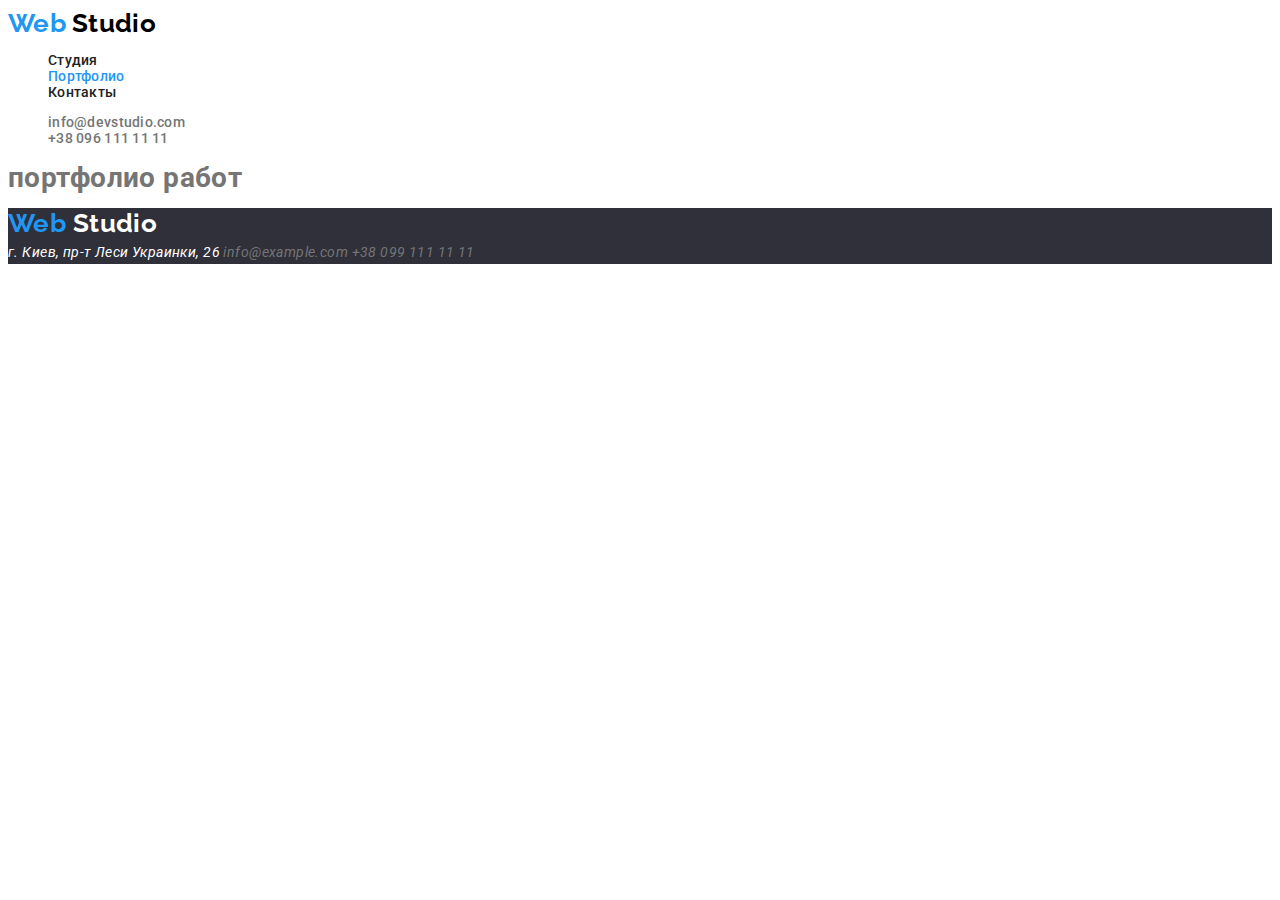
==== portfolio.html @ ee9accca "добавили стили" ====
<!DOCTYPE html>
<html lang="en">
<head>
    <meta charset="UTF-8">
    <meta http-equiv="X-UA-Compatible" content="IE=edge">
    <meta name="viewport" content="width=device-width, initial-scale=1.0">
    <title>Студия</title>
    <link rel="stylesheet" href="./css/style.css">
    <link rel="preconnect" href="https://fonts.googleapis.com">
    <link rel="preconnect" href="https://fonts.gstatic.com" crossorigin>
    <link
        href="https://fonts.googleapis.com/css2?family=Oleo+Script&family=Raleway:wght@700&family=Roboto:wght@400;500;700;900&display=swap"
        rel="stylesheet">
</head>
<body>
    <!-- шапка -->
    <header class="page-header">
        <nav>
            <a href="" class="logo-header"> <span class="first-part">Web</span> <span class="second-part">Studio</span> </a>
            <ul class="nav-list">
                <li> <a href="" class="link">Студия</a></li>
                <li> <a href="./portfolio.html" class="link current">Портфолио</a></li>
                <li> <a href="" class="link">Контакты</a></li>
            </ul>
        </nav>
        <ul class="auth-nav">
            <li><a href="" class="link">info@devstudio.com</a></li>
            <li><a href="" class="link">+38 096 111 11 11</a></li>
        </ul>
    </header>
    
    <main>
        <section>
            <h1>портфолио работ</h1>
            
        </section>


    </main>

<!-- футер -->
<footer class="footer">
    <a href="" class="logo-footer"> <span class="first-part">Web</span> <span class="second-part">Studio</span> </a>
    <address class="address">
        <span class="address-text"> г. Киев, пр-т Леси Украинки, 26</span>
        <a href="mailto:info@example.com" class="link">info@example.com</a>
        <a href="tel:+380991111111" class="link">+38 099 111 11 11</a>
    </address>
</footer>
</body>
</html>
---- css/style.css ----
:root {
  --heading-text-color: #212121;
  --primary-text-color: #757575;
  --accent-color: #2196f3;
  --color-for-colored-backgraund: #ffffff;
}

body {
  font-family: 'Roboto', 'Arial', sans-serif;
  font-style: normal;
  font-weight: normal;
  font-size: 14px;
  line-height: 24px;
  color: var(--primary-text-color);
  background-color: var(--color-for-colored-backgraund);
  letter-spacing: 0.03em;
}
a {
  text-decoration: none;
}
li {
  list-style-type: none;
}
h2,
h3 {
  color: var(--heading-text-color);
  font-weight: 700;
  font-size: 36px;
  line-height: 1.17;
  text-align: center;
}

/* стили шапки */

.logo-header,
.logo-footer {
  font-family: 'Raleway', 'Arial', sans-serif;
  font-style: normal;
  font-weight: bold;
  font-size: 26px;
  line-height: 1.2;
}

.logo-header .first-part {
  color: var(--accent-color);
}

.logo-header .second-part {
  color: #000000;
}

.page-header {
  font-weight: 500;
  font-size: 14px;
  line-height: 1.14;
  letter-spacing: 0.02em;
}
.nav-list .link:hover,
.nav-list .link:focus {
  color: var(--accent-color);
}
.nav-list .link {
  color: var(--heading-text-color);
}
.nav-list .link.current {
  color: var(--accent-color);
}
.auth-nav .link:hover,
.auth-nav .link:focus,
.auth-nav .link:active {
  color: var(--accent-color);
}
.auth-nav .link {
  color: var(--primary-text-color);
}

/* стили героя */

.text-hero {
  background-color: #2f303a;
  color: var(--color-for-colored-backgraund);
  font-weight: 900;
  font-size: 44px;
  line-height: 1.4;
  text-align: center;
  letter-spacing: 0.06em;
  text-transform: uppercase;
}
.btn {
  color: var(--color-for-colored-backgraund);
  background-color: var(--accent-color);
  font-family: inherit;
  font-style: normal;
  font-weight: 700;
  font-size: 16px;
  line-height: 1.9;
  display: flex;
  align-items: center;
  text-align: center;
  letter-spacing: 0.06em;
}
.btn:hover,
.btn:focus {
  color: #188ce8;
}

/* преимущества */
.benefits,
.work {
  background-color: #e5e5e5;
}
.benefits .item {
  font-weight: 700;
  font-size: 14px;
  line-height: 1.14;
  text-transform: uppercase;
}
/* чем мы занимаемся - work */

/* наша команда */
.team {
  background-color: #f5f4fa;
}
.worker-name {
  font-weight: 500;
  font-size: 16px;
  line-height: 1.2;
  text-align: center;
  color: var(--heading-text-color);
}
/* футер */
.footer {
  background-color: #2f303a;
}
.logo-footer .first-part {
  color: var(--accent-color);
}

.logo-footer .second-part {
  color: var(--color-for-colored-backgraund);
}
.address-text {
  color: var(--color-for-colored-backgraund);
}
.address .link {
  color: rgba (var(--color-for-colored-backgraund), 0, 6);
}
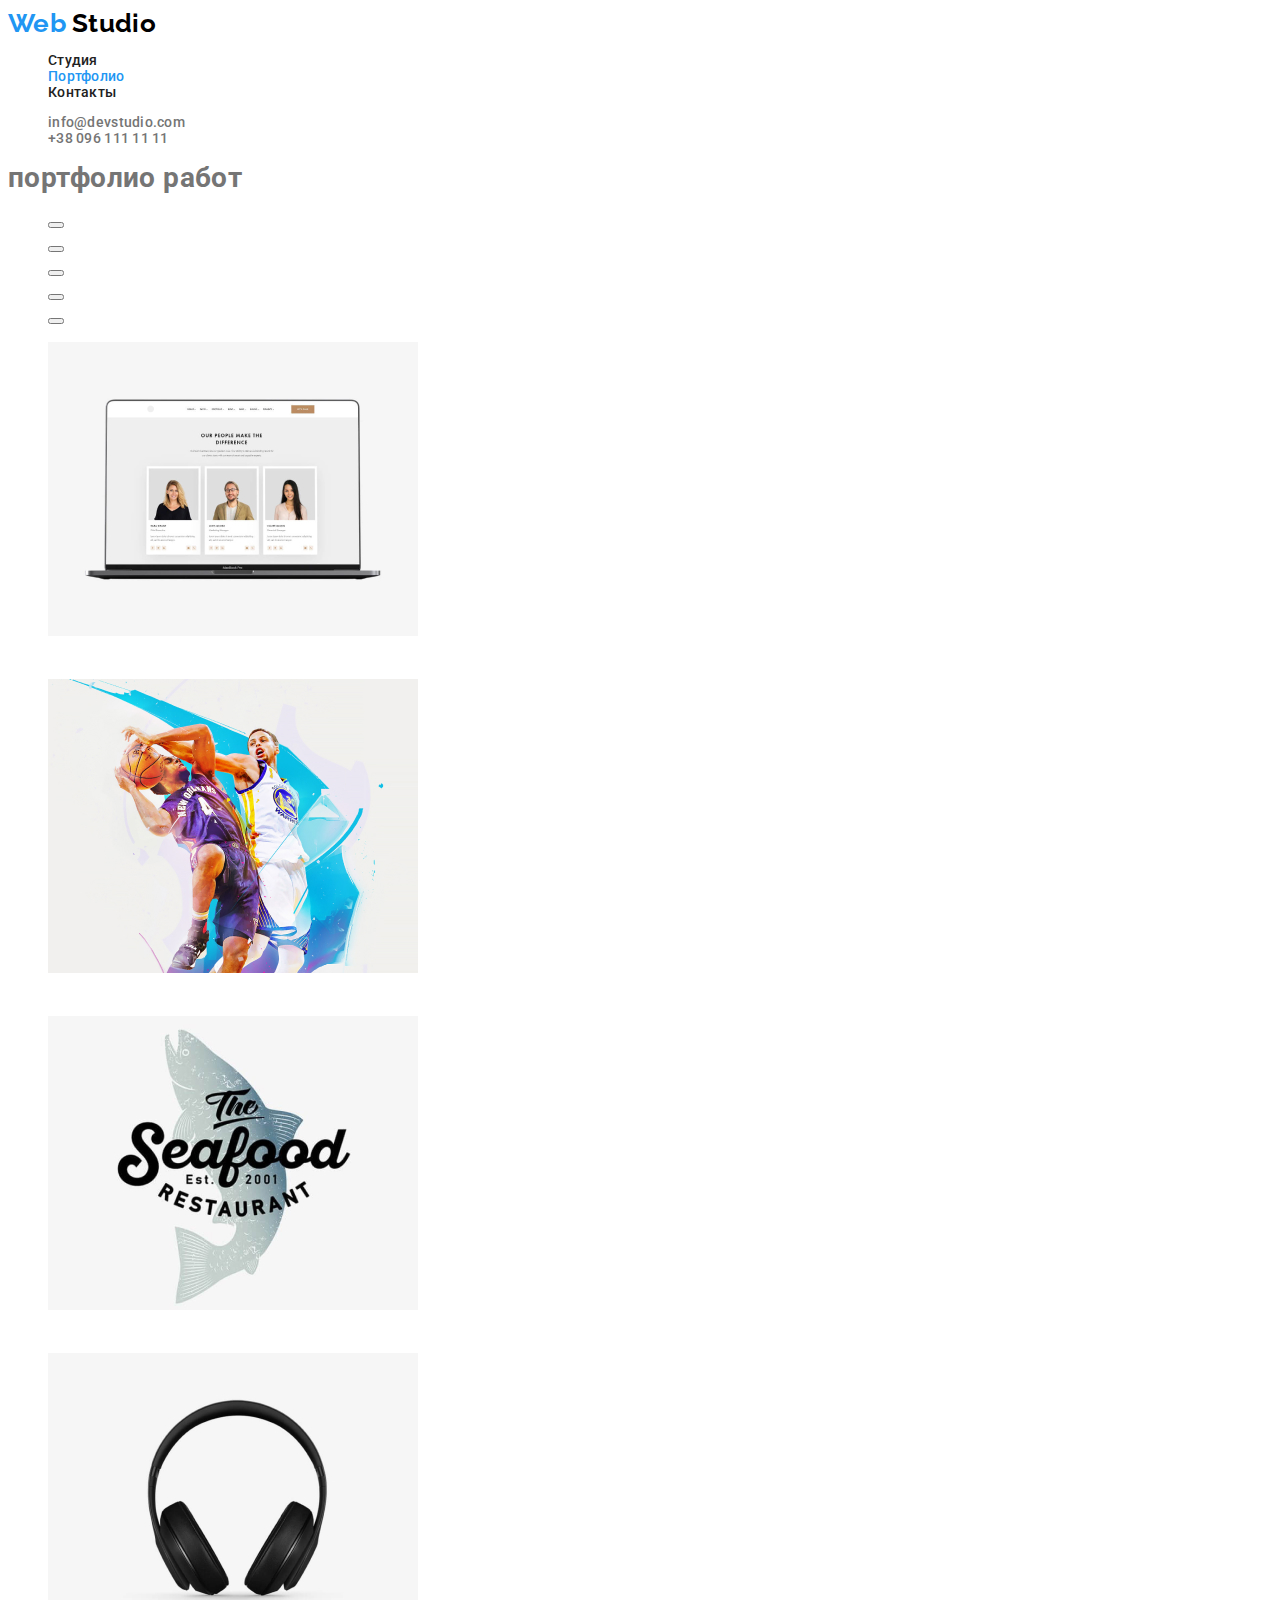
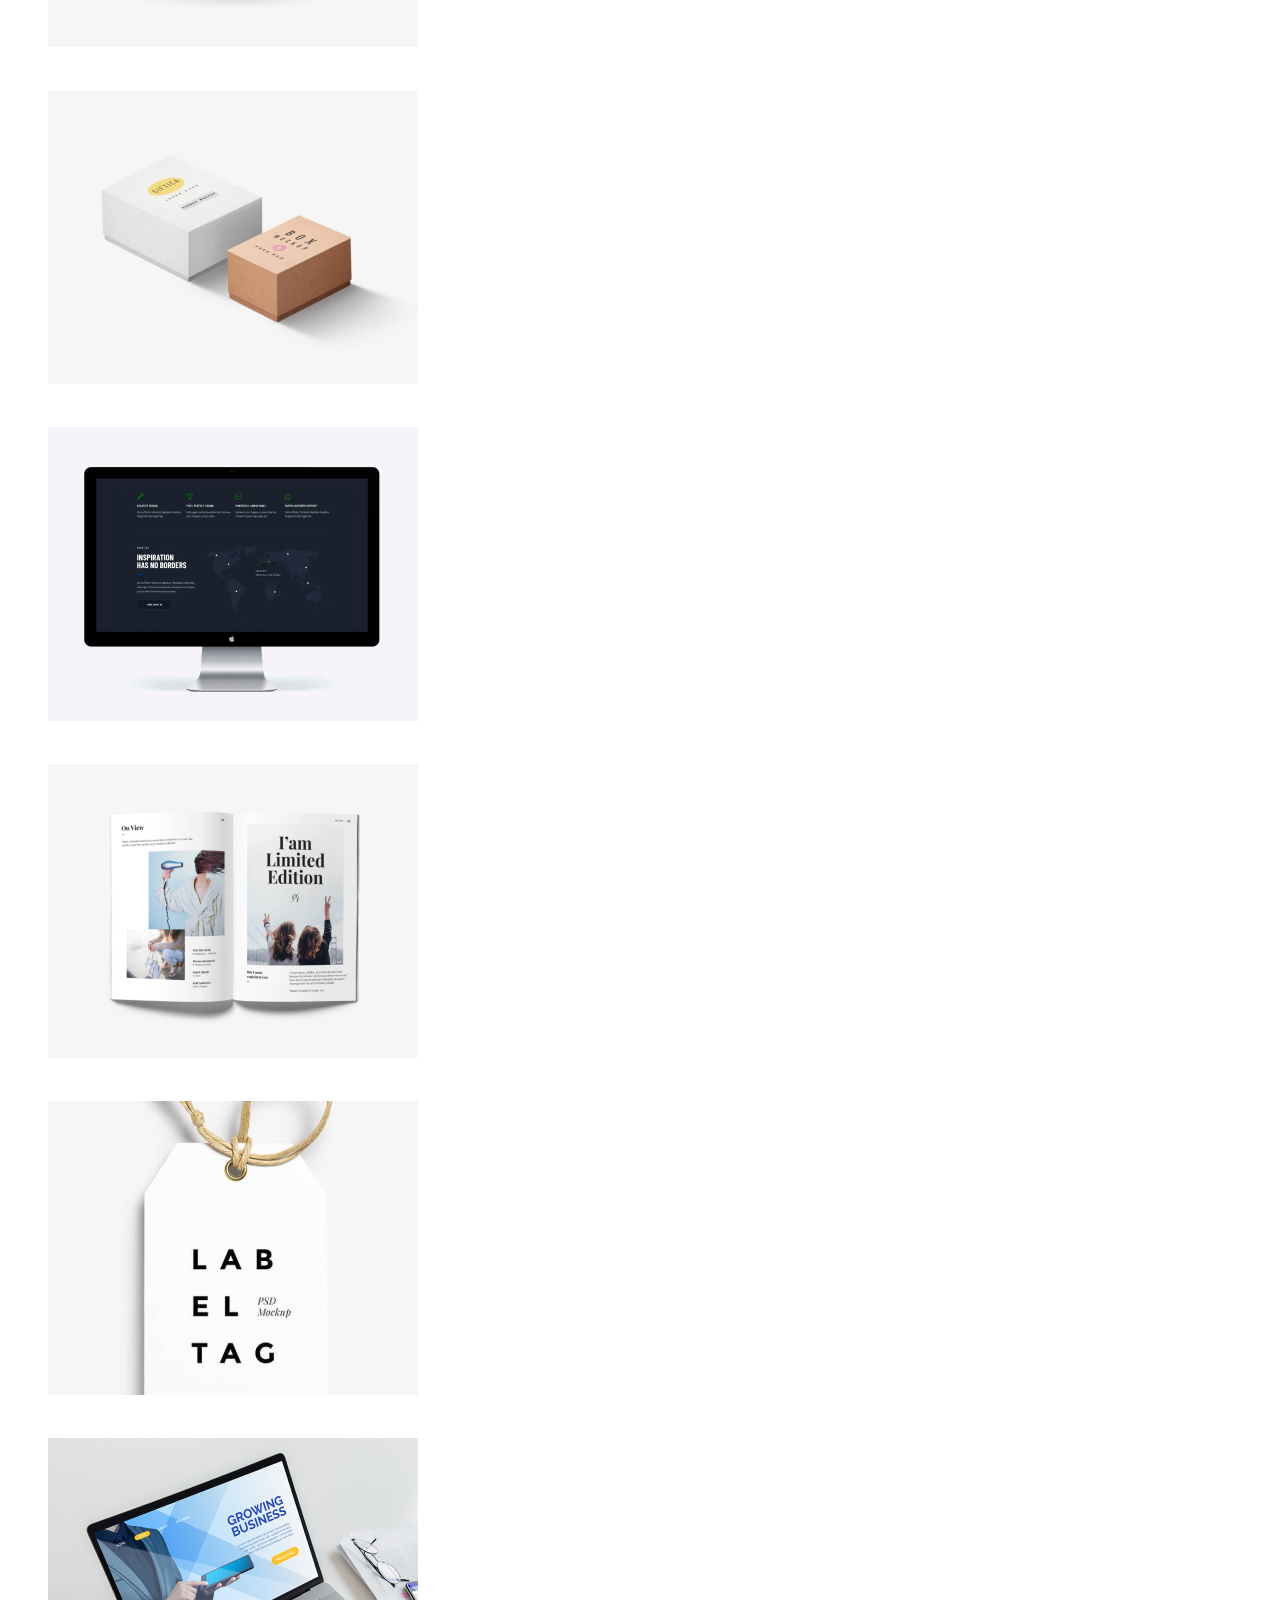
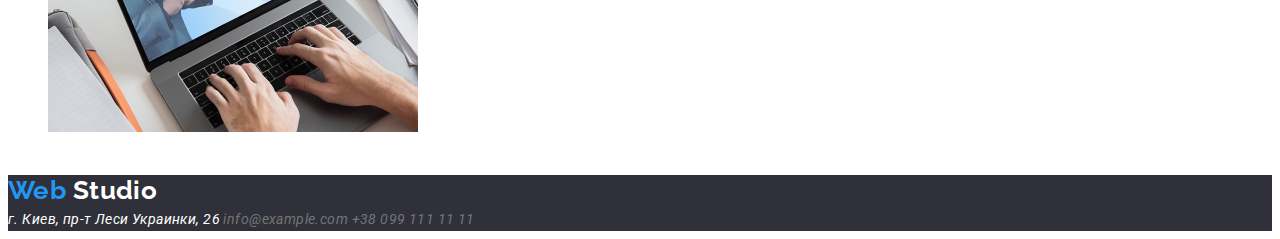
==== commit f142f453: "добавила новую стр с изображениями (доделать)" ====
--- a/portfolio.html
+++ b/portfolio.html
@@ -32,7 +32,87 @@
     <main>
         <section>
             <h1>портфолио работ</h1>
-            
+            <ul>
+                <li><button type="button"></button></li>
+                <li><button type="button"></button></li>
+                <li><button type="button"></button></li>
+                <li><button type="button"></button></li>
+                <li><button type="button"></button></li>
+            </ul>
+            <ul>
+                <li>
+                    <a href="">
+                        <img src="./images-portfolio/portfolio1.jpg" alt="страница веб-сайта с тремя карточками людей">
+                        <h3></h3>
+                        <p></p>
+                        <p></p>
+                    </a>
+                </li>
+                <li>
+                    <a href="">
+                        <img src="./images-portfolio/portfolio2.jpg" alt="постер игры в баскетбол">
+                        <h3></h3>
+                        <p></p>
+                        <p></p>
+                    </a>
+                </li>
+                <li>
+                    <a href="">
+                        <img src="./images-portfolio/portfolio3.jpg" alt="логотип-рыбка с названием для приложения морепродуктов ">
+                        <h3></h3>
+                        <p></p>
+                        <p></p>
+                    </a>
+                </li>
+                <li>
+                    <a href="">
+                        <img src="./images-portfolio/portfolio4.jpg" alt="безпроводные полноразмерные черные наушники">
+                        <h3></h3>
+                        <p></p>
+                        <p></p>
+                    </a>
+                </li>
+                <li>
+                    <a href="">
+                        <img src="./images-portfolio/portfolio5.jpg" alt="две коробки с логотипами">
+                        <h3></h3>
+                        <p></p>
+                        <p></p>
+                    </a>
+                </li>
+                <li>
+                    <a href="">
+                        <img src="./images-portfolio/portfolio6.jpg" alt="настольный монитор apple со страницей веб-сайта">
+                        <h3></h3>
+                        <p></p>
+                        <p></p>
+                    </a>
+                </li>
+                <li>
+                    <a href="">
+                        <img src="./images-portfolio/portfolio7.jpg" alt="разворот книги с изображениями и подписями с различным дизайном">
+                        <h3></h3>
+                        <p></p>
+                        <p></p>
+                    </a>
+                </li>
+                <li>
+                    <a href="">
+                        <img src="./images-portfolio/portfolio8.jpg" alt="бирка с логотипом компании">
+                        <h3></h3>
+                        <p></p>
+                        <p></p>
+                    </a>
+                </li>
+                <li>
+                    <a href="">
+                        <img src="./images-portfolio/portfolio9.jpg" alt="печатающие на ноутбуке руки со страницей приложения">
+                        <h3></h3>
+                        <p></p>
+                        <p></p>
+                    </a>
+                </li>
+            </ul>
         </section>
 
 
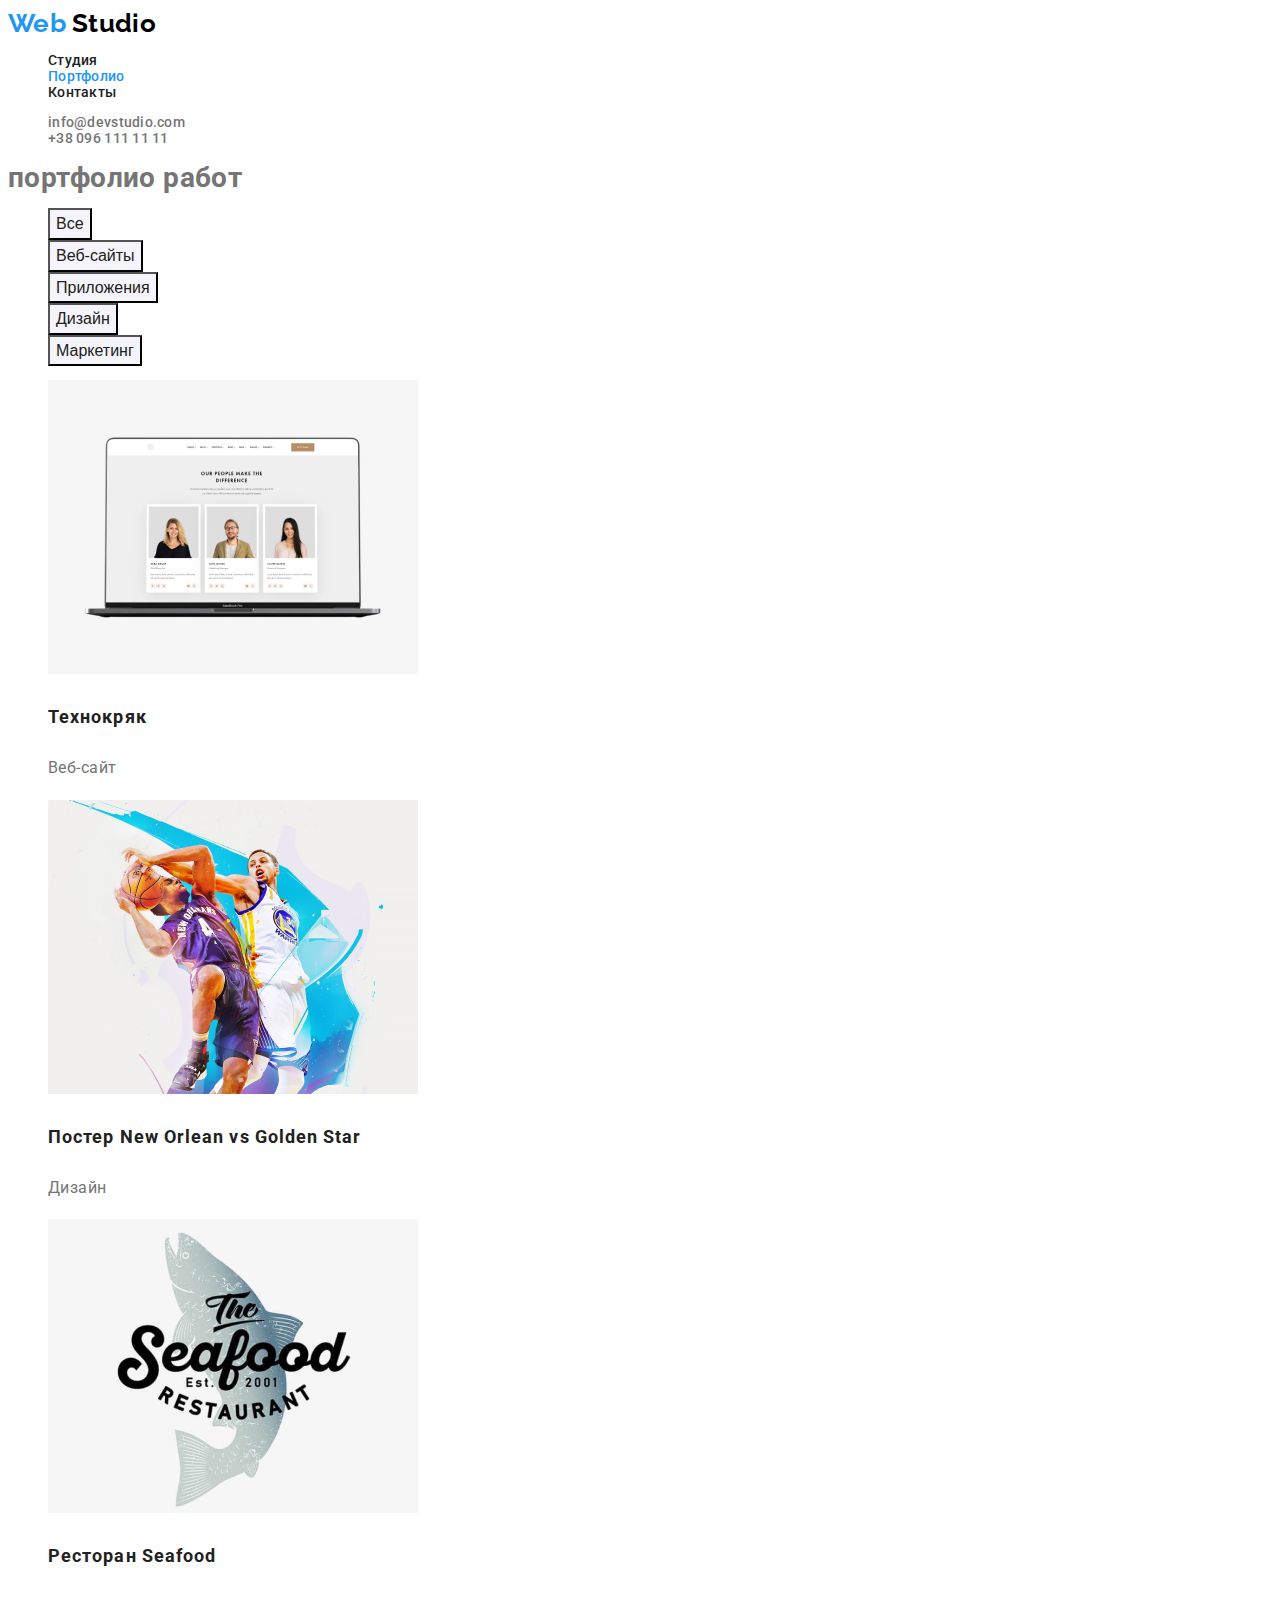
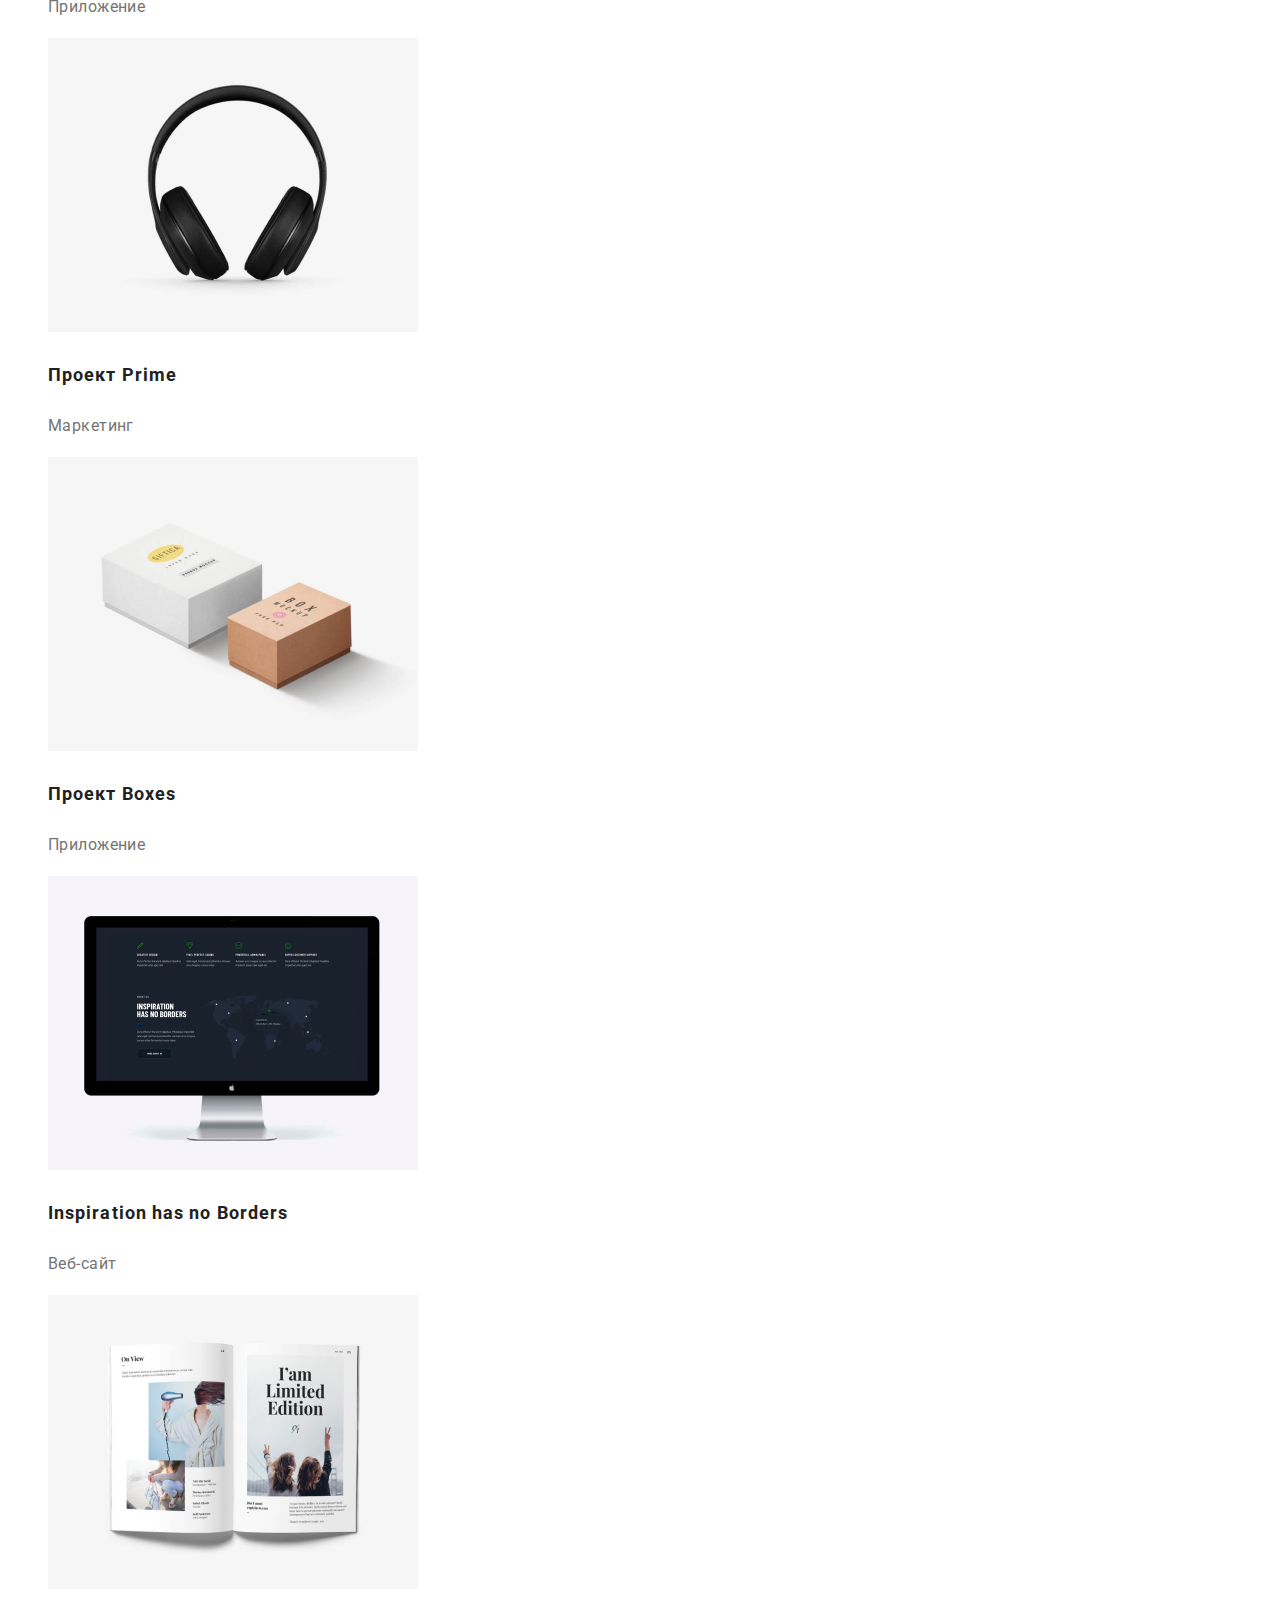
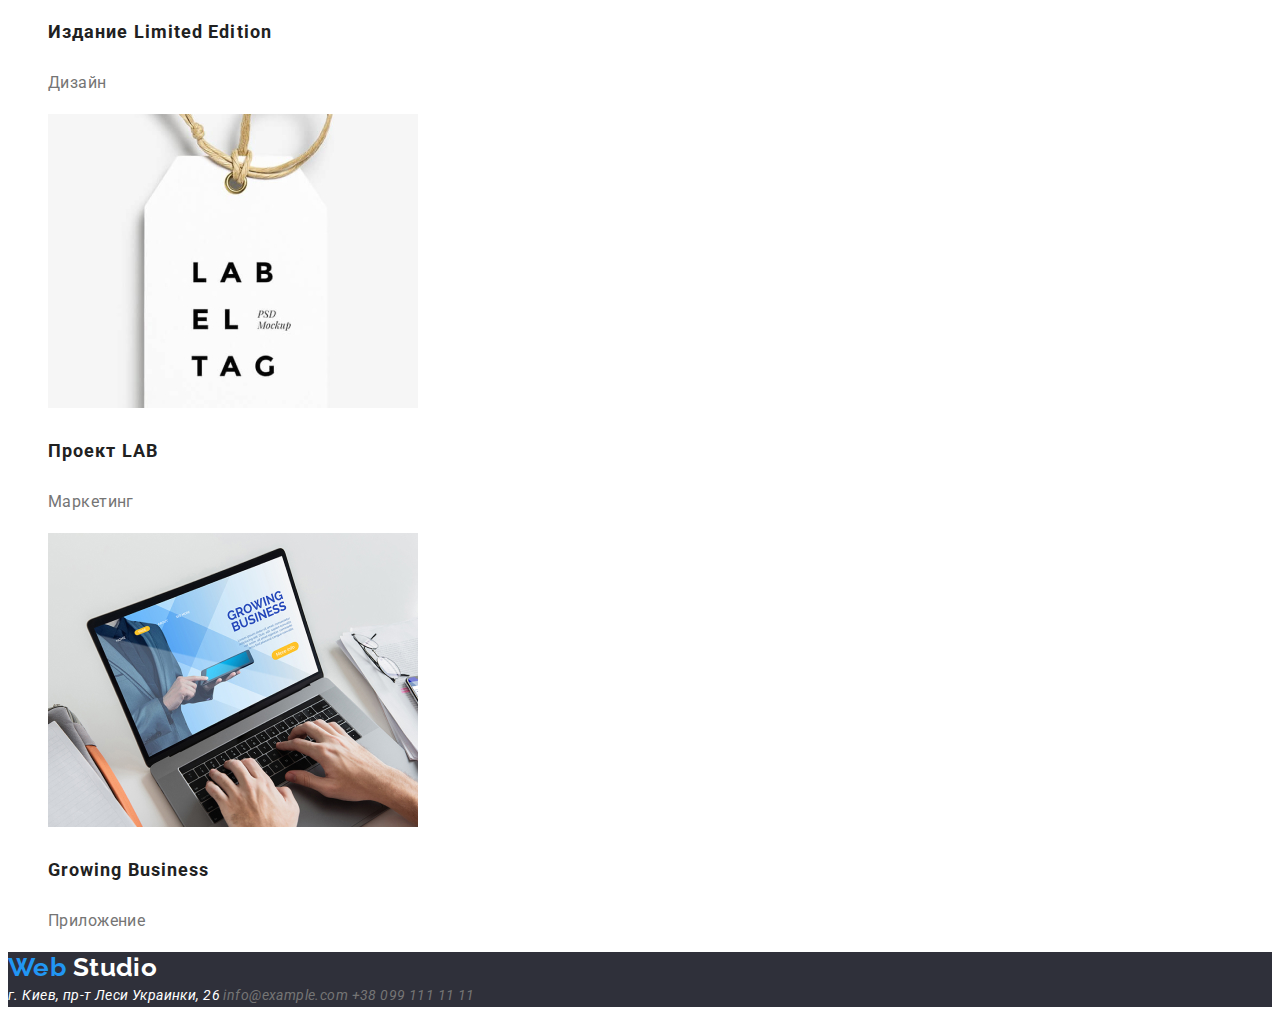
==== commit e6c8ed6d: "добавили стиль и текст" ====
--- a/portfolio.html
+++ b/portfolio.html
@@ -1,5 +1,5 @@
 <!DOCTYPE html>
-<html lang="en">
+<html lang="ru">
 <head>
     <meta charset="UTF-8">
     <meta http-equiv="X-UA-Compatible" content="IE=edge">
@@ -18,7 +18,7 @@
         <nav>
             <a href="" class="logo-header"> <span class="first-part">Web</span> <span class="second-part">Studio</span> </a>
             <ul class="nav-list">
-                <li> <a href="" class="link">Студия</a></li>
+                <li> <a href="./index.html" class="link">Студия</a></li>
                 <li> <a href="./portfolio.html" class="link current">Портфолио</a></li>
                 <li> <a href="" class="link">Контакты</a></li>
             </ul>
@@ -32,83 +32,85 @@
     <main>
         <section>
             <h1>портфолио работ</h1>
-            <ul>
-                <li><button type="button"></button></li>
-                <li><button type="button"></button></li>
-                <li><button type="button"></button></li>
-                <li><button type="button"></button></li>
-                <li><button type="button"></button></li>
+            <!-- скрыть заголовок -->
+
+            <ul class="portfolio-filter">
+                <li><button class="btn" type="button">Все</button></li>
+                <li><button class="btn" type="button">Веб-сайты</button></li>
+                <li><button class="btn" type="button">Приложения</button></li>
+                <li><button class="btn" type="button">Дизайн</button></li>
+                <li><button class="btn" type="button">Маркетинг</button></li>
             </ul>
-            <ul>
+            <ul class="portfolio-list">
                 <li>
                     <a href="">
-                        <img src="./images-portfolio/portfolio1.jpg" alt="страница веб-сайта с тремя карточками людей">
-                        <h3></h3>
-                        <p></p>
+                        <img src="./images-portfolio/portfolio1.jpg" alt="страница веб-сайта с тремя карточками людей" width="370">
+                        <h3 class="project-name">Технокряк</h3>
+                        <p class="project-kind">Веб-сайт</p>
                         <p></p>
                     </a>
                 </li>
                 <li>
                     <a href="">
-                        <img src="./images-portfolio/portfolio2.jpg" alt="постер игры в баскетбол">
-                        <h3></h3>
-                        <p></p>
+                        <img src="./images-portfolio/portfolio2.jpg" alt="постер игры в баскетбол" width="370">
+                        <h3 class="project-name">Постер New Orlean vs Golden Star</h3>
+                        <p class="project-kind">Дизайн</p>
                         <p></p>
                     </a>
                 </li>
                 <li>
                     <a href="">
-                        <img src="./images-portfolio/portfolio3.jpg" alt="логотип-рыбка с названием для приложения морепродуктов ">
-                        <h3></h3>
-                        <p></p>
+                        <img src="./images-portfolio/portfolio3.jpg" alt="логотип-рыбка с названием для приложения морепродуктов " width="370">
+                        <h3 class="project-name">Ресторан Seafood</h3>
+                        <p class="project-kind">Приложение</p>
                         <p></p>
                     </a>
                 </li>
                 <li>
                     <a href="">
-                        <img src="./images-portfolio/portfolio4.jpg" alt="безпроводные полноразмерные черные наушники">
-                        <h3></h3>
-                        <p></p>
+                        <img src="./images-portfolio/portfolio4.jpg" alt="безпроводные полноразмерные черные наушники" width="370">
+                        <h3 class="project-name">Проект Prime</h3>
+                        <p class="project-kind">Маркетинг</p>
                         <p></p>
                     </a>
                 </li>
                 <li>
                     <a href="">
-                        <img src="./images-portfolio/portfolio5.jpg" alt="две коробки с логотипами">
-                        <h3></h3>
-                        <p></p>
+                        <img src="./images-portfolio/portfolio5.jpg" alt="две коробки с логотипами" width="370">
+                        <h3 class="project-name">Проект Boxes</h3>
+                        <p class="project-kind">Приложение</p>
                         <p></p>
                     </a>
                 </li>
                 <li>
                     <a href="">
-                        <img src="./images-portfolio/portfolio6.jpg" alt="настольный монитор apple со страницей веб-сайта">
-                        <h3></h3>
-                        <p></p>
+                        <img src="./images-portfolio/portfolio6.jpg" alt="настольный монитор apple со страницей веб-сайта" width="370">
+                        <h3 class="project-name">Inspiration has no Borders</h3>
+                        <p class="project-kind">Веб-сайт</p>
                         <p></p>
                     </a>
                 </li>
                 <li>
                     <a href="">
-                        <img src="./images-portfolio/portfolio7.jpg" alt="разворот книги с изображениями и подписями с различным дизайном">
-                        <h3></h3>
-                        <p></p>
+                        <img src="./images-portfolio/portfolio7.jpg" alt="разворот книги с изображениями и подписями с различным дизайном" width="370">
+                        <h3 class="project-name">Издание Limited Edition</h3>
+                        <p class="project-kind">Дизайн</p>
                         <p></p>
                     </a>
                 </li>
                 <li>
                     <a href="">
-                        <img src="./images-portfolio/portfolio8.jpg" alt="бирка с логотипом компании">
-                        <h3></h3>
-                        <p></p>
+                        <img src="./images-portfolio/portfolio8.jpg" alt="бирка с логотипом компании" width="370">
+                        <h3 class="project-name">Проект LAB</h3>
+                        <p class="project-kind">Маркетинг</p>
                         <p></p>
                     </a>
                 </li>
                 <li>
                     <a href="">
-                        <img src="./images-portfolio/portfolio9.jpg" alt="печатающие на ноутбуке руки со страницей приложения">
-                        <h3></h3>
-                        <p></p>
+                        <img src="./images-portfolio/portfolio9.jpg" alt="печатающие на ноутбуке руки со страницей приложения" width="370">
+                        <h3 class="project-name">Growing Business</h3>
+                        <p class="project-kind">Приложение</p>
                         <p></p>
                     </a>
                 </li>
--- a/css/style.css
+++ b/css/style.css
@@ -3,6 +3,7 @@
   --primary-text-color: #757575;
   --accent-color: #2196f3;
   --color-for-colored-backgraund: #ffffff;
+  --secondary-background-color: #f5f4fa;
 }
 
 body {
@@ -12,7 +13,7 @@
   font-size: 14px;
   line-height: 24px;
   color: var(--primary-text-color);
-  background-color: var(--color-for-colored-backgraund);
+  background-color: white;
   letter-spacing: 0.03em;
 }
 a {
@@ -21,8 +22,7 @@
 li {
   list-style-type: none;
 }
-h2,
-h3 {
+h2 {
   color: var(--heading-text-color);
   font-weight: 700;
   font-size: 36px;
@@ -86,7 +86,7 @@
   letter-spacing: 0.06em;
   text-transform: uppercase;
 }
-.btn {
+.main-btn {
   color: var(--color-for-colored-backgraund);
   background-color: var(--accent-color);
   font-family: inherit;
@@ -98,9 +98,10 @@
   align-items: center;
   text-align: center;
   letter-spacing: 0.06em;
+  cursor: pointer;
 }
-.btn:hover,
-.btn:focus {
+.main-btn:hover,
+.main-btn:focus {
   color: #188ce8;
 }
 
@@ -114,12 +115,13 @@
   font-size: 14px;
   line-height: 1.14;
   text-transform: uppercase;
+  color: var(--heading-text-color);
 }
 /* чем мы занимаемся - work */
 
 /* наша команда */
 .team {
-  background-color: #f5f4fa;
+  background-color: var(--secondary-background-color);
 }
 .worker-name {
   font-weight: 500;
@@ -145,3 +147,30 @@
 .address .link {
   color: rgba (var(--color-for-colored-backgraund), 0, 6);
 }
+
+/* страница портфолио */
+.portfolio-filter .btn {
+  font-weight: 500;
+  font-size: 16px;
+  line-height: 1.6;
+  color: var(--heading-text-color);
+  background-color: var(--secondary-background-color);
+  cursor: pointer;
+}
+.portfolio-filter .btn:hover,
+.portfolio-filter .btn:focus {
+  color: var(--color-for-colored-backgraund);
+  background-color: var(--accent-color);
+}
+.project-name {
+  font-weight: 700;
+  font-size: 18px;
+  line-height: 2;
+  letter-spacing: 0.06em;
+  color: var(--heading-text-color);
+}
+.project-kind {
+  font-size: 16px;
+  line-height: 1.88;
+  color: var(--primary-text-color);
+}
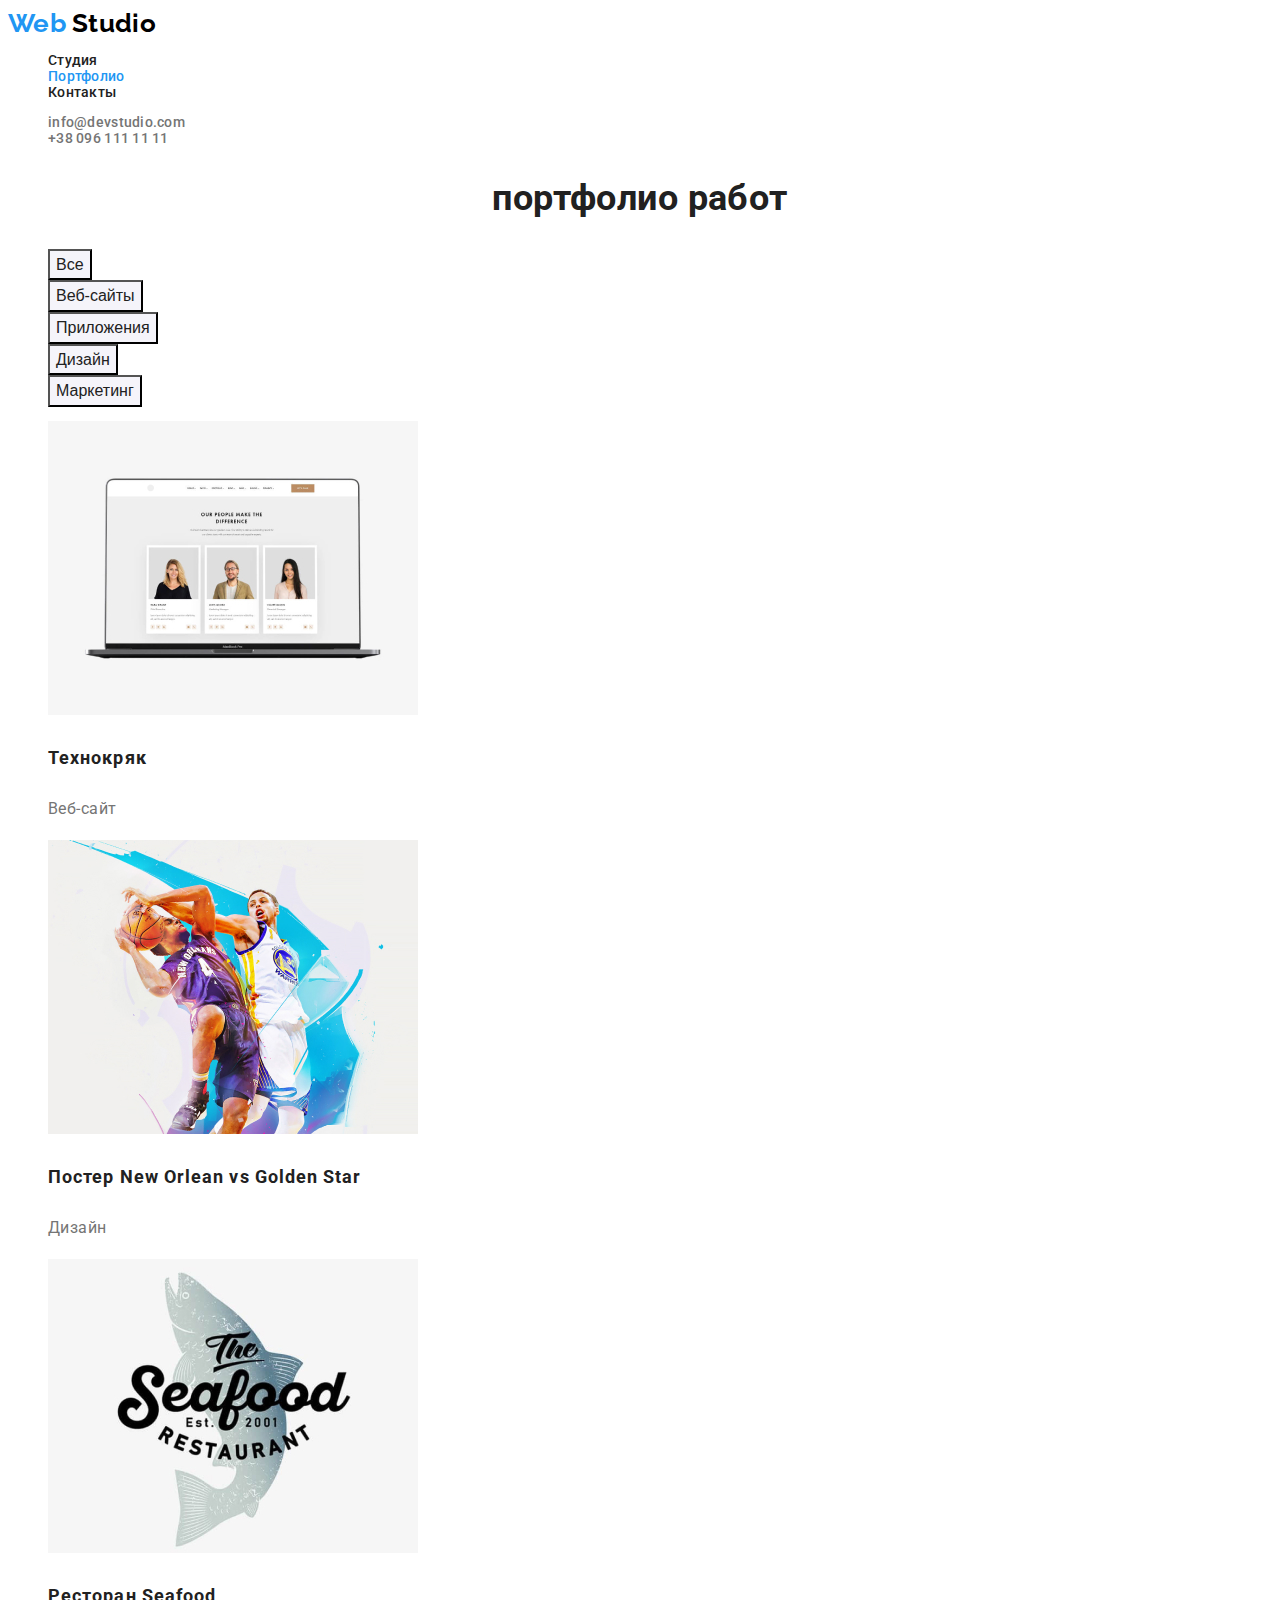
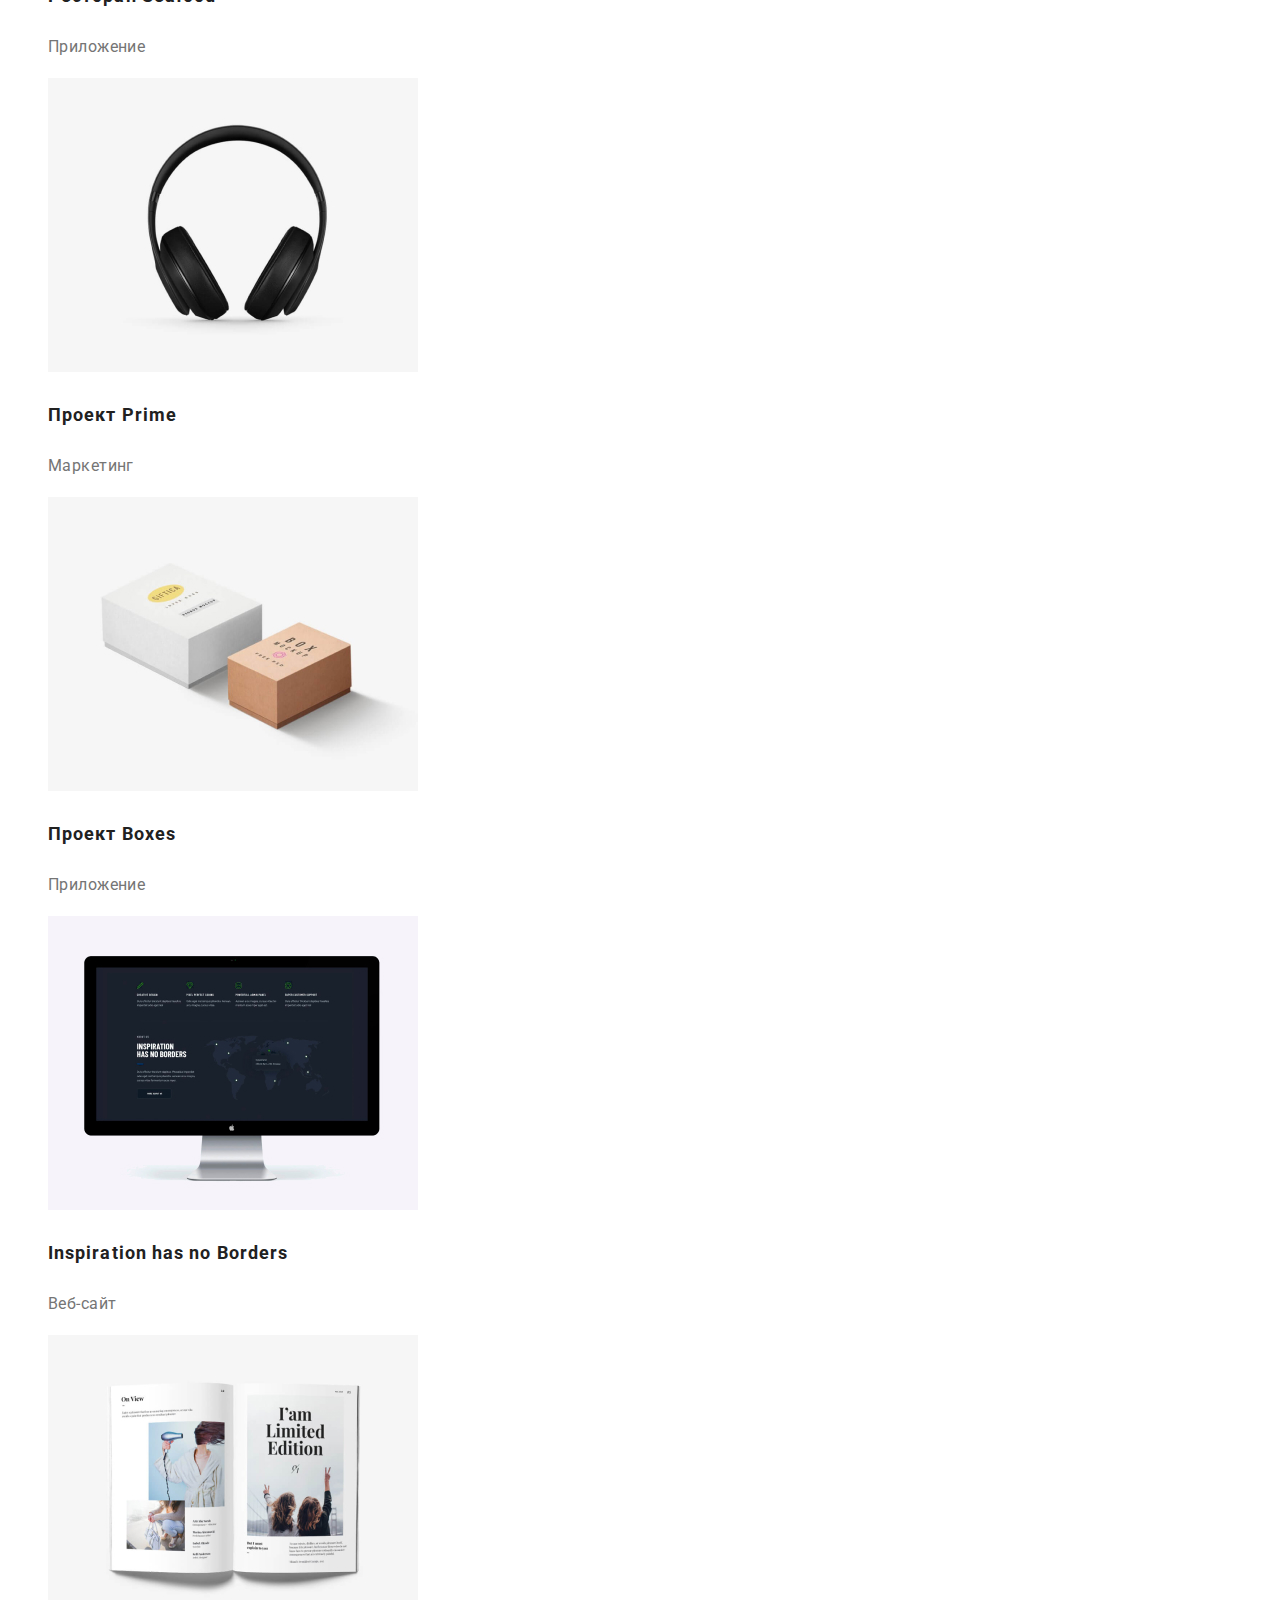
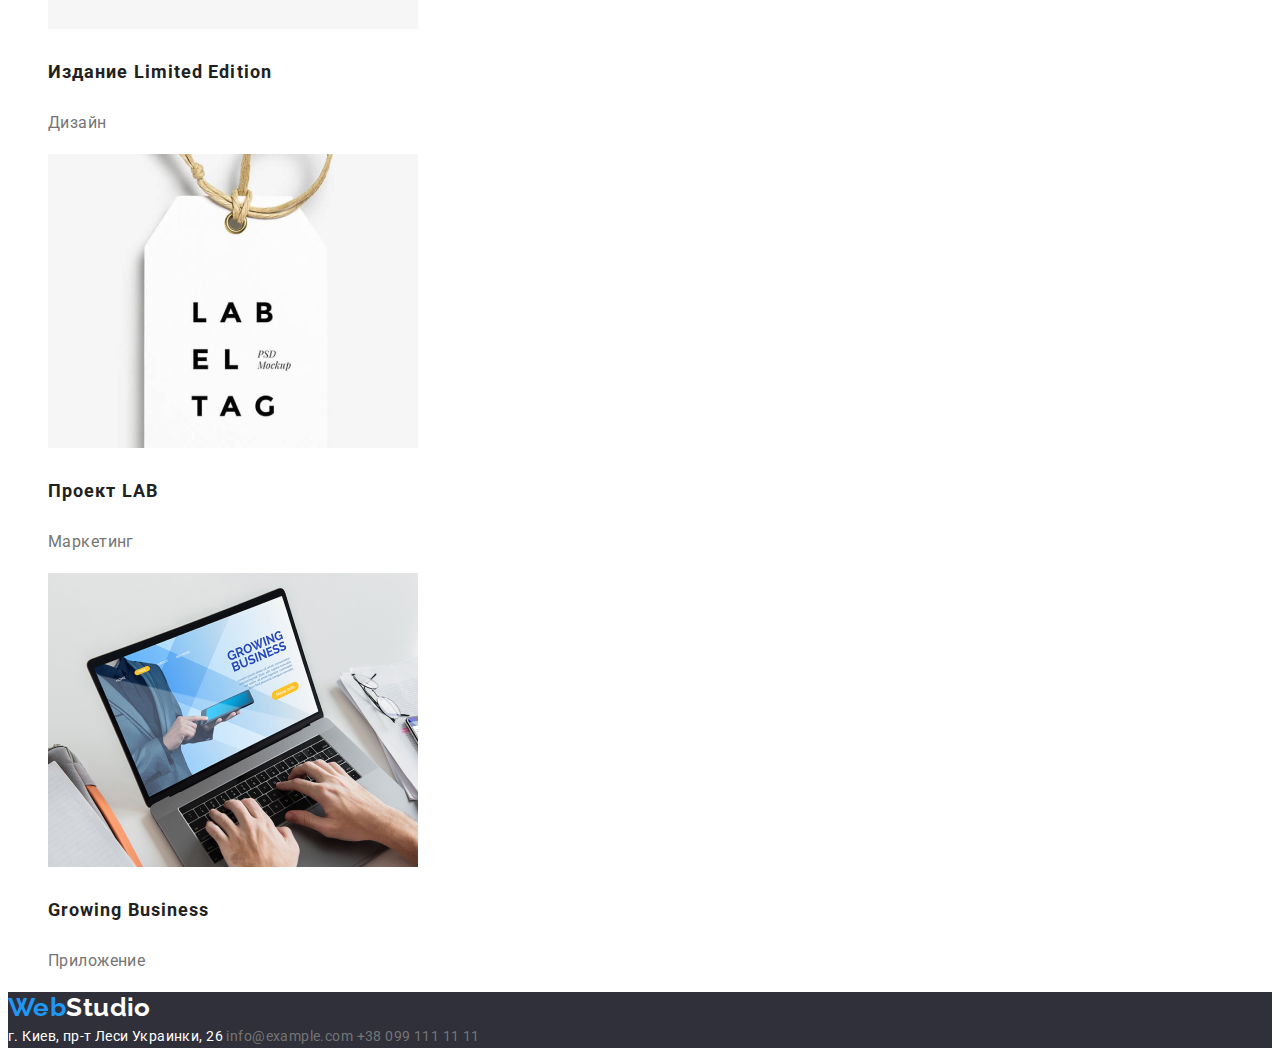
==== commit 94765c53: "внесены поправки по ДЗ" ====
--- a/portfolio.html
+++ b/portfolio.html
@@ -24,14 +24,14 @@
             </ul>
         </nav>
         <ul class="auth-nav">
-            <li><a href="" class="link">info@devstudio.com</a></li>
-            <li><a href="" class="link">+38 096 111 11 11</a></li>
+            <li><a href="info@devstudio.com" class="link">info@devstudio.com</a></li>
+            <li><a href="tel:+380961111111" class="link">+38 096 111 11 11</a></li>
         </ul>
     </header>
     
     <main>
         <section>
-            <h1>портфолио работ</h1>
+            <h2>портфолио работ</h2>
             <!-- скрыть заголовок -->
 
             <ul class="portfolio-filter">
@@ -122,7 +122,7 @@
 
 <!-- футер -->
 <footer class="footer">
-    <a href="" class="logo-footer"> <span class="first-part">Web</span> <span class="second-part">Studio</span> </a>
+    <a href="" class="logo-footer"> <span class="first-part">Web</span><span class="second-part">Studio</span> </a>
     <address class="address">
         <span class="address-text"> г. Киев, пр-т Леси Украинки, 26</span>
         <a href="mailto:info@example.com" class="link">info@example.com</a>
--- a/css/style.css
+++ b/css/style.css
@@ -77,7 +77,6 @@
 /* стили героя */
 
 .text-hero {
-  background-color: #2f303a;
   color: var(--color-for-colored-backgraund);
   font-weight: 900;
   font-size: 44px;
@@ -85,6 +84,9 @@
   text-align: center;
   letter-spacing: 0.06em;
   text-transform: uppercase;
+}
+.hero-section {
+  background-color: #2f303a;
 }
 .main-btn {
   color: var(--color-for-colored-backgraund);
@@ -102,13 +104,13 @@
 }
 .main-btn:hover,
 .main-btn:focus {
-  color: #188ce8;
+  background-color: #188ce8;
 }
 
 /* преимущества */
 .benefits,
 .work {
-  background-color: #e5e5e5;
+  background-color: var(--color-for-colored-backgraund);
 }
 .benefits .item {
   font-weight: 700;
@@ -130,10 +132,17 @@
   text-align: center;
   color: var(--heading-text-color);
 }
+.worker-position {
+  font-size: 16px;
+  line-height: 1.2;
+  text-align: center;
+}
 /* футер */
+
 .footer {
   background-color: #2f303a;
 }
+
 .logo-footer .first-part {
   color: var(--accent-color);
 }
@@ -141,11 +150,14 @@
 .logo-footer .second-part {
   color: var(--color-for-colored-backgraund);
 }
+.address {
+  font-style: normal;
+}
 .address-text {
   color: var(--color-for-colored-backgraund);
 }
 .address .link {
-  color: rgba (var(--color-for-colored-backgraund), 0, 6);
+  color: rgba (var(--color-for-colored-backgraund), 0.6);
 }
 
 /* страница портфолио */
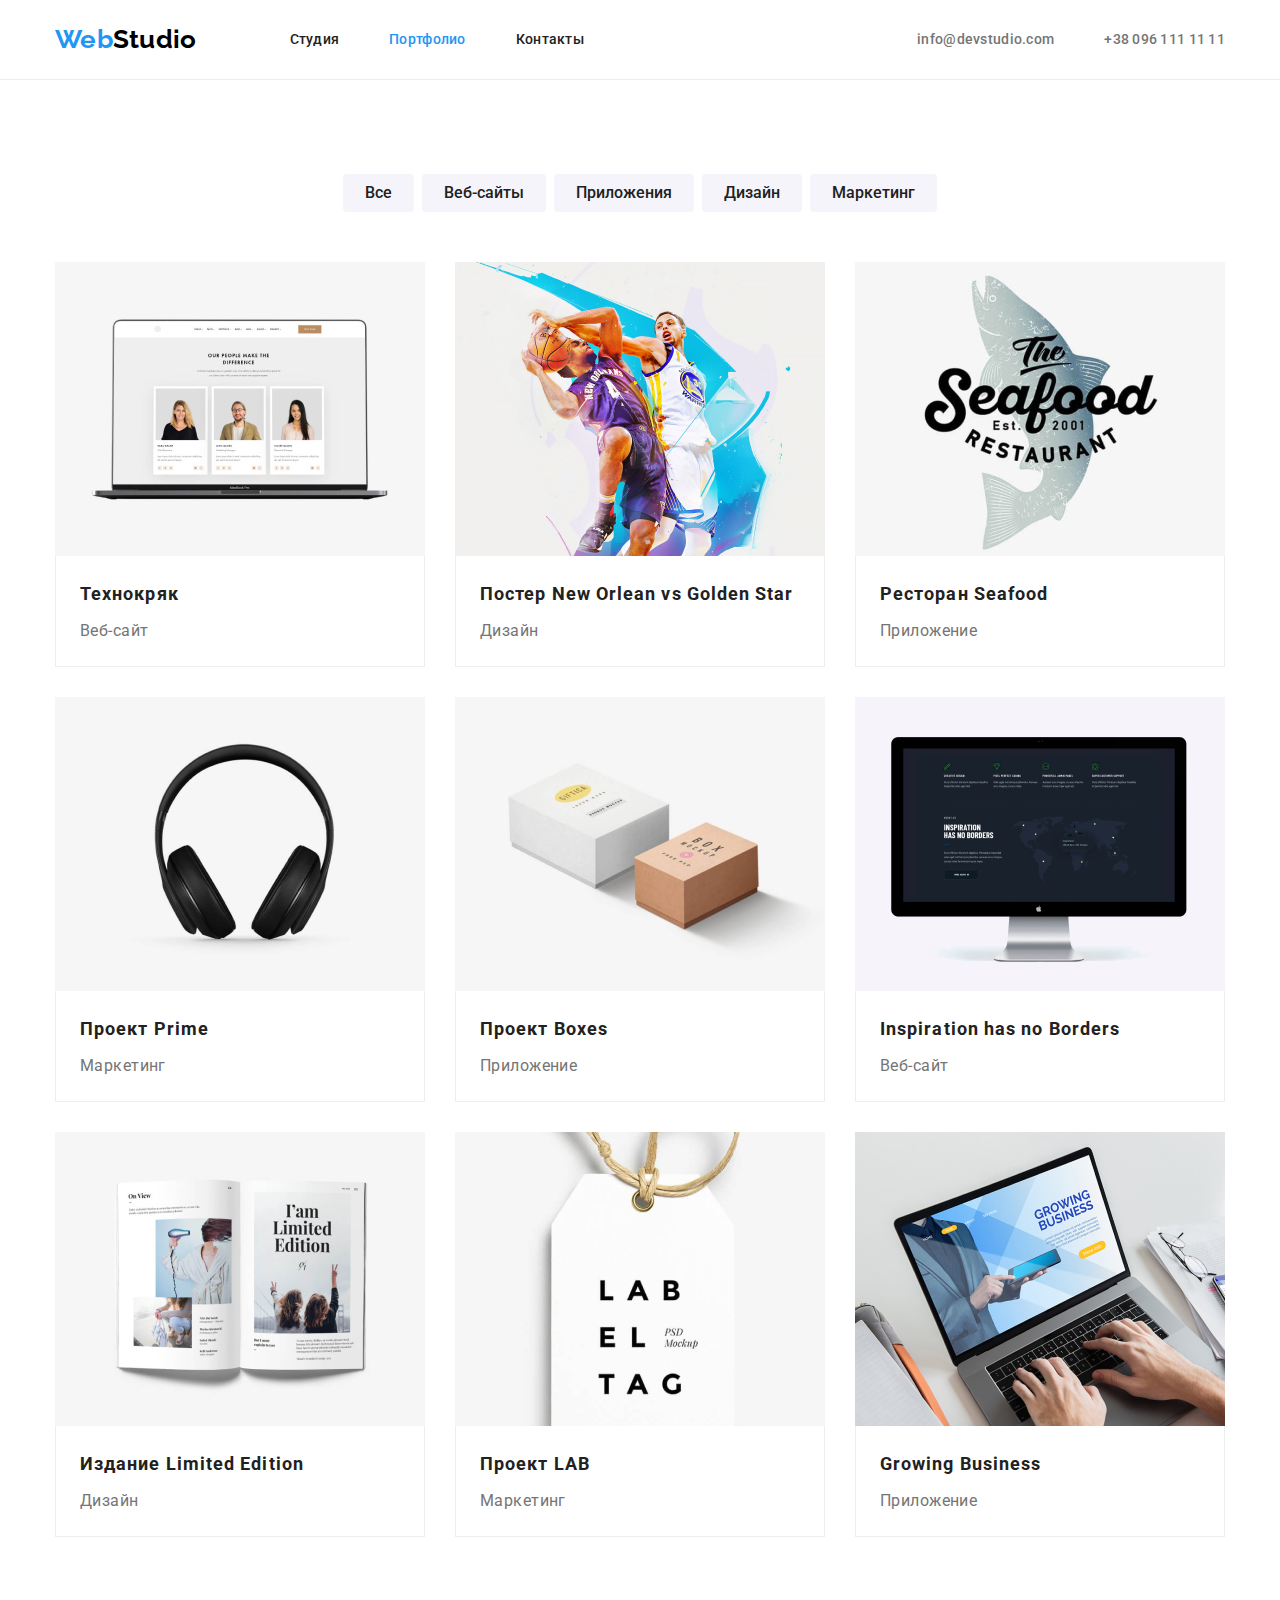
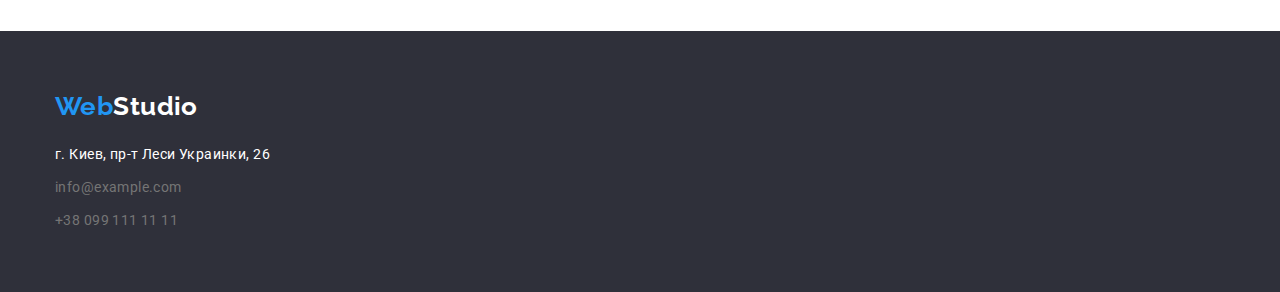
==== commit fe88f15e: "добавила flexbox" ====
--- a/portfolio.html
+++ b/portfolio.html
@@ -5,129 +5,140 @@
     <meta http-equiv="X-UA-Compatible" content="IE=edge">
     <meta name="viewport" content="width=device-width, initial-scale=1.0">
     <title>Студия</title>
-    <link rel="stylesheet" href="./css/style.css">
+    
     <link rel="preconnect" href="https://fonts.googleapis.com">
     <link rel="preconnect" href="https://fonts.gstatic.com" crossorigin>
     <link
         href="https://fonts.googleapis.com/css2?family=Oleo+Script&family=Raleway:wght@700&family=Roboto:wght@400;500;700;900&display=swap"
         rel="stylesheet">
+    <link rel="stylesheet" href="https://cdnjs.cloudflare.com/ajax/libs/modern-normalize/1.1.0/modern-normalize.min.css">
+    <link rel="stylesheet" href="./css/style.css">
 </head>
 <body>
     <!-- шапка -->
     <header class="page-header">
-        <nav>
-            <a href="" class="logo-header"> <span class="first-part">Web</span> <span class="second-part">Studio</span> </a>
-            <ul class="nav-list">
-                <li> <a href="./index.html" class="link">Студия</a></li>
-                <li> <a href="./portfolio.html" class="link current">Портфолио</a></li>
-                <li> <a href="" class="link">Контакты</a></li>
+        <div class="container all-nav">
+            <nav class="nav-container">
+                <a href="" class="logo-header"> <span class="first-part">Web</span><span class="second-part">Studio</span>
+                </a>
+                <ul class="nav-list">
+                    <li class="nav-item"> <a href="./index.html" class="link">Студия</a></li>
+                    <li class="nav-item"> <a href="" class="link current">Портфолио</a></li>
+                    <li class="nav-item"> <a href="" class="link">Контакты</a></li>
+                </ul>
+            </nav>
+            <ul class="auth-nav">
+                <li class="auth-item"><a href="mailto:info@devstudio.com" class="link">info@devstudio.com</a></li>
+                <li class="auth-item"><a href="tel:+380961111111" class="link">+38 096 111 11 11</a></li>
             </ul>
-        </nav>
-        <ul class="auth-nav">
-            <li><a href="info@devstudio.com" class="link">info@devstudio.com</a></li>
-            <li><a href="tel:+380961111111" class="link">+38 096 111 11 11</a></li>
-        </ul>
+        </div>
     </header>
     
     <main>
-        <section>
-            <h2>портфолио работ</h2>
+        <section class="portfolio">
+        <div class="container">
+            <h2 class="visually-hidden">портфолио работ</h2>
             <!-- скрыть заголовок -->
 
             <ul class="portfolio-filter">
-                <li><button class="btn" type="button">Все</button></li>
-                <li><button class="btn" type="button">Веб-сайты</button></li>
-                <li><button class="btn" type="button">Приложения</button></li>
-                <li><button class="btn" type="button">Дизайн</button></li>
-                <li><button class="btn" type="button">Маркетинг</button></li>
+                <li class="item"><button class="btn" type="button">Все</button></li>
+                <li class="item"><button class="btn" type="button">Веб-сайты</button></li>
+                <li class="item"><button class="btn" type="button">Приложения</button></li>
+                <li class="item"><button class="btn" type="button">Дизайн</button></li>
+                <li class="item"><button class="btn" type="button">Маркетинг</button></li>
             </ul>
             <ul class="portfolio-list">
-                <li>
+                <li class="item">
                     <a href="">
                         <img src="./images-portfolio/portfolio1.jpg" alt="страница веб-сайта с тремя карточками людей" width="370">
-                        <h3 class="project-name">Технокряк</h3>
+                        <div class="project"><h3 class="project-name">Технокряк</h3>
                         <p class="project-kind">Веб-сайт</p>
-                        <p></p>
+                        <p></p></div>
                     </a>
                 </li>
-                <li>
+                <li class="item">
                     <a href="">
                         <img src="./images-portfolio/portfolio2.jpg" alt="постер игры в баскетбол" width="370">
-                        <h3 class="project-name">Постер New Orlean vs Golden Star</h3>
+                        <div class="project"><h3 class="project-name">Постер New Orlean vs Golden Star</h3>
                         <p class="project-kind">Дизайн</p>
-                        <p></p>
+                        <p></p></div>
                     </a>
                 </li>
-                <li>
+                <li class="item">
                     <a href="">
                         <img src="./images-portfolio/portfolio3.jpg" alt="логотип-рыбка с названием для приложения морепродуктов " width="370">
-                        <h3 class="project-name">Ресторан Seafood</h3>
+                        <div class="project"><h3 class="project-name">Ресторан Seafood</h3>
                         <p class="project-kind">Приложение</p>
-                        <p></p>
+                        <p></p></div>
                     </a>
                 </li>
-                <li>
+                <li class="item">
                     <a href="">
                         <img src="./images-portfolio/portfolio4.jpg" alt="безпроводные полноразмерные черные наушники" width="370">
-                        <h3 class="project-name">Проект Prime</h3>
+                        <div class="project"><h3 class="project-name">Проект Prime</h3>
+                        <p class="project-kind">Маркетинг</p>
+                        <p></p></div>
+                    </a>
+                </li>
+                <li class="item">
+                    <a href="">
+                        <img src="./images-portfolio/portfolio5.jpg" alt="две коробки с логотипами" width="370">
+                        <div class="project"><h3 class="project-name">Проект Boxes</h3>
+                        <p class="project-kind">Приложение</p>
+                        <p></p></div>
+                    </a>
+                </li>
+                <li class="item">
+                    <a href="">
+                        <img src="./images-portfolio/portfolio6.jpg" alt="настольный монитор apple со страницей веб-сайта" width="370">
+                        <div class="project"><h3 class="project-name">Inspiration has no Borders</h3>
+                        <p class="project-kind">Веб-сайт</p>
+                        <p></p></div>
+                    </a>
+                </li>
+                <li class="item">
+                    <a href="">
+                        <img src="./images-portfolio/portfolio7.jpg" alt="разворот книги с изображениями и подписями с различным дизайном" width="370">
+                        <div class="project"><h3 class="project-name">Издание Limited Edition</h3>
+                        <p class="project-kind">Дизайн</p>
+                        <p></p></div>
+                    </a>
+                </li>
+                <li class="item">
+                    <a href="">
+                        <img src="./images-portfolio/portfolio8.jpg" alt="бирка с логотипом компании" width="370">
+                        <div class="project"><h3 class="project-name">Проект LAB</h3>
                         <p class="project-kind">Маркетинг</p>
                         <p></p>
                     </a>
                 </li>
-                <li>
-                    <a href="">
-                        <img src="./images-portfolio/portfolio5.jpg" alt="две коробки с логотипами" width="370">
-                        <h3 class="project-name">Проект Boxes</h3>
-                        <p class="project-kind">Приложение</p>
-                        <p></p>
-                    </a>
-                </li>
-                <li>
-                    <a href="">
-                        <img src="./images-portfolio/portfolio6.jpg" alt="настольный монитор apple со страницей веб-сайта" width="370">
-                        <h3 class="project-name">Inspiration has no Borders</h3>
-                        <p class="project-kind">Веб-сайт</p>
-                        <p></p>
-                    </a>
-                </li>
-                <li>
-                    <a href="">
-                        <img src="./images-portfolio/portfolio7.jpg" alt="разворот книги с изображениями и подписями с различным дизайном" width="370">
-                        <h3 class="project-name">Издание Limited Edition</h3>
-                        <p class="project-kind">Дизайн</p>
-                        <p></p>
-                    </a>
-                </li>
-                <li>
-                    <a href="">
-                        <img src="./images-portfolio/portfolio8.jpg" alt="бирка с логотипом компании" width="370">
-                        <h3 class="project-name">Проект LAB</h3>
-                        <p class="project-kind">Маркетинг</p>
-                        <p></p>
-                    </a>
-                </li>
-                <li>
+                <li class="item">
                     <a href="">
                         <img src="./images-portfolio/portfolio9.jpg" alt="печатающие на ноутбуке руки со страницей приложения" width="370">
-                        <h3 class="project-name">Growing Business</h3>
+                        <div class="project"><h3 class="project-name">Growing Business</h3>
                         <p class="project-kind">Приложение</p>
-                        <p></p>
+                        <p></p></div>
                     </a>
                 </li>
             </ul>
         </section>
+        </div>
 
 
     </main>
 
 <!-- футер -->
 <footer class="footer">
-    <a href="" class="logo-footer"> <span class="first-part">Web</span><span class="second-part">Studio</span> </a>
-    <address class="address">
-        <span class="address-text"> г. Киев, пр-т Леси Украинки, 26</span>
-        <a href="mailto:info@example.com" class="link">info@example.com</a>
-        <a href="tel:+380991111111" class="link">+38 099 111 11 11</a>
-    </address>
+    <div class="container">
+        <a href="" class="logo-footer"> <span class="first-part">Web</span><span class="second-part">Studio</span> </a>
+        <address class="address">
+            <span class="address-text"> г. Киев, пр-т Леси Украинки, 26</span>
+            <ul class="list">
+                <li class="item"><a href="mailto:info@example.com" class="link">info@example.com</a></li>
+                <li class="item"><a href="tel:+380991111111" class="link">+38 099 111 11 11</a></li>
+            </ul>
+        </address>
+    </div>
 </footer>
 </body>
 </html>--- a/css/style.css
+++ b/css/style.css
@@ -15,12 +15,23 @@
   color: var(--primary-text-color);
   background-color: white;
   letter-spacing: 0.03em;
+
+  /* width: 1170px;
+  padding-left: 215px;
+  padding-right: 215px; */
 }
 a {
   text-decoration: none;
+  display: block;
 }
 li {
   list-style-type: none;
+}
+h1,
+h2,
+h3,
+p {
+  margin: 0;
 }
 h2 {
   color: var(--heading-text-color);
@@ -29,9 +40,45 @@
   line-height: 1.17;
   text-align: center;
 }
-
+img {
+  display: block;
+}
+section {
+  padding-top: 94px;
+  padding-bottom: 94px;
+}
+ul {
+  margin: 0;
+  padding: 0;
+}
+.container {
+  margin-left: auto;
+  margin-right: auto;
+  width: 1200px;
+  padding-left: 15px;
+  padding-right: 15px;
+}
+.visually-hidden {
+  position: absolute;
+  width: 1px;
+  height: 1px;
+  margin: -1px;
+  border: 0;
+  padding: 0;
+
+  white-space: nowrap;
+  clip-path: inset(100%);
+  clip: rect(0 0 0 0);
+  overflow: hidden;
+}
 /* стили шапки */
-
+.page-header {
+  font-weight: 500;
+  font-size: 14px;
+  line-height: 1.14;
+  letter-spacing: 0.02em;
+  border-bottom: 1px solid #ececec;
+}
 .logo-header,
 .logo-footer {
   font-family: 'Raleway', 'Arial', sans-serif;
@@ -40,7 +87,12 @@
   font-size: 26px;
   line-height: 1.2;
 }
-
+.logo-header {
+  padding-top: 24px;
+  padding-bottom: 24px;
+  margin-right: 93px;
+  margin-left: 0;
+}
 .logo-header .first-part {
   color: var(--accent-color);
 }
@@ -49,21 +101,40 @@
   color: #000000;
 }
 
-.page-header {
-  font-weight: 500;
-  font-size: 14px;
-  line-height: 1.14;
-  letter-spacing: 0.02em;
-}
+.all-nav {
+  display: flex;
+  align-items: center;
+}
+.nav-container {
+  display: flex;
+  align-items: center;
+}
+.nav-list {
+  display: flex;
+}
+.nav-item {
+  margin-right: 50px;
+}
+.nav-item:last-child {
+  margin-right: 0;
+}
+
 .nav-list .link:hover,
 .nav-list .link:focus {
   color: var(--accent-color);
 }
 .nav-list .link {
   color: var(--heading-text-color);
+  padding-top: 30px;
+  padding-bottom: 30px;
 }
 .nav-list .link.current {
   color: var(--accent-color);
+}
+.auth-nav {
+  display: flex;
+  margin-left: auto;
+  margin-right: 0;
 }
 .auth-nav .link:hover,
 .auth-nav .link:focus,
@@ -72,22 +143,34 @@
 }
 .auth-nav .link {
   color: var(--primary-text-color);
+  padding-top: 30px;
+  padding-bottom: 30px;
+}
+.auth-item {
+  margin-right: 50px;
+}
+.auth-item:last-child {
+  margin-right: 0;
 }
 
 /* стили героя */
-
+.hero-section {
+  background-color: #2f303a;
+  text-align: center;
+  padding-top: 200px;
+  padding-bottom: 200px;
+}
 .text-hero {
   color: var(--color-for-colored-backgraund);
   font-weight: 900;
   font-size: 44px;
   line-height: 1.4;
-  text-align: center;
   letter-spacing: 0.06em;
   text-transform: uppercase;
-}
-.hero-section {
-  background-color: #2f303a;
-}
+  margin-top: 0;
+  margin-bottom: 30px;
+}
+
 .main-btn {
   color: var(--color-for-colored-backgraund);
   background-color: var(--accent-color);
@@ -96,11 +179,13 @@
   font-weight: 700;
   font-size: 16px;
   line-height: 1.9;
-  display: flex;
   align-items: center;
-  text-align: center;
   letter-spacing: 0.06em;
   cursor: pointer;
+  padding: 10px 32px;
+  box-shadow: 0px 4px 4px rgba(0, 0, 0, 0.15);
+  border-radius: 4px;
+  border: 0 solid #188ce8;
 }
 .main-btn:hover,
 .main-btn:focus {
@@ -108,20 +193,50 @@
 }
 
 /* преимущества */
+
 .benefits,
 .work {
   background-color: var(--color-for-colored-backgraund);
 }
+.benefits .list {
+  display: flex;
+}
 .benefits .item {
+  margin-right: 30px;
+  width: 270px;
+}
+.benefits .item:last-child {
+  margin-right: 0;
+}
+.benefits .title {
   font-weight: 700;
   font-size: 14px;
   line-height: 1.14;
   text-transform: uppercase;
   color: var(--heading-text-color);
+  margin-bottom: 10px;
 }
 /* чем мы занимаемся - work */
+.work {
+  padding-top: 0;
+}
+.work .list {
+  display: flex;
+  flex-wrap: wrap;
+}
+.work .title {
+  margin-bottom: 50px;
+}
+.work .item {
+  width: 370px;
+  margin-right: 30px;
+}
+.work .item:last-child {
+  margin-right: 0;
+}
 
 /* наша команда */
+
 .team {
   background-color: var(--secondary-background-color);
 }
@@ -137,12 +252,36 @@
   line-height: 1.2;
   text-align: center;
 }
+.team .list {
+  display: flex;
+}
+.team .item {
+  width: 270px;
+  margin-right: 30px;
+  box-shadow: 0px 1px 3px rgba(0, 0, 0, 0.12), 0px 1px 1px rgba(0, 0, 0, 0.14),
+    0px 2px 1px rgba(0, 0, 0, 0.2);
+  border-radius: 0px 0px 4px 4px;
+}
+.team .item:last-child {
+  margin-right: 0;
+}
+.worker {
+  padding: 30px 32px;
+  background-color: var(--color-for-colored-backgraund);
+}
+.worker-name {
+  margin-bottom: 10px;
+}
 /* футер */
 
 .footer {
   background-color: #2f303a;
-}
-
+  padding-top: 60px;
+  padding-bottom: 60px;
+}
+.logo-footer {
+  margin-bottom: 20px;
+}
 .logo-footer .first-part {
   color: var(--accent-color);
 }
@@ -159,8 +298,21 @@
 .address .link {
   color: rgba (var(--color-for-colored-backgraund), 0.6);
 }
-
+.address .list {
+  margin-top: 9px;
+}
+.address .item {
+  margin-bottom: 9px;
+}
+.address .item:last-child {
+  margin-bottom: 0;
+}
 /* страница портфолио */
+.portfolio-filter {
+  display: flex;
+  justify-content: center;
+  margin-bottom: 50px;
+}
 .portfolio-filter .btn {
   font-weight: 500;
   font-size: 16px;
@@ -168,11 +320,21 @@
   color: var(--heading-text-color);
   background-color: var(--secondary-background-color);
   cursor: pointer;
-}
+  border: 0;
+  border-radius: 4px;
+  padding: 6px 22px;
+}
+
 .portfolio-filter .btn:hover,
 .portfolio-filter .btn:focus {
   color: var(--color-for-colored-backgraund);
   background-color: var(--accent-color);
+}
+.portfolio-filter .item {
+  margin-right: 8px;
+}
+.portfolio-filter .item:last-child {
+  margin-right: 0;
 }
 .project-name {
   font-weight: 700;
@@ -180,9 +342,26 @@
   line-height: 2;
   letter-spacing: 0.06em;
   color: var(--heading-text-color);
+  margin-bottom: 4px;
 }
 .project-kind {
   font-size: 16px;
   line-height: 1.88;
   color: var(--primary-text-color);
 }
+.portfolio-list {
+  display: flex;
+  /* background-color: red; */
+  flex-wrap: wrap;
+  margin: -15px;
+}
+.portfolio-list .item {
+  margin: 15px;
+  flex-basis: calc(100% / 3- 60px);
+}
+.project {
+  padding: 20px 24px;
+  align-content: flex-start;
+  border: 1px solid #eeeeee;
+  border-top: none;
+}
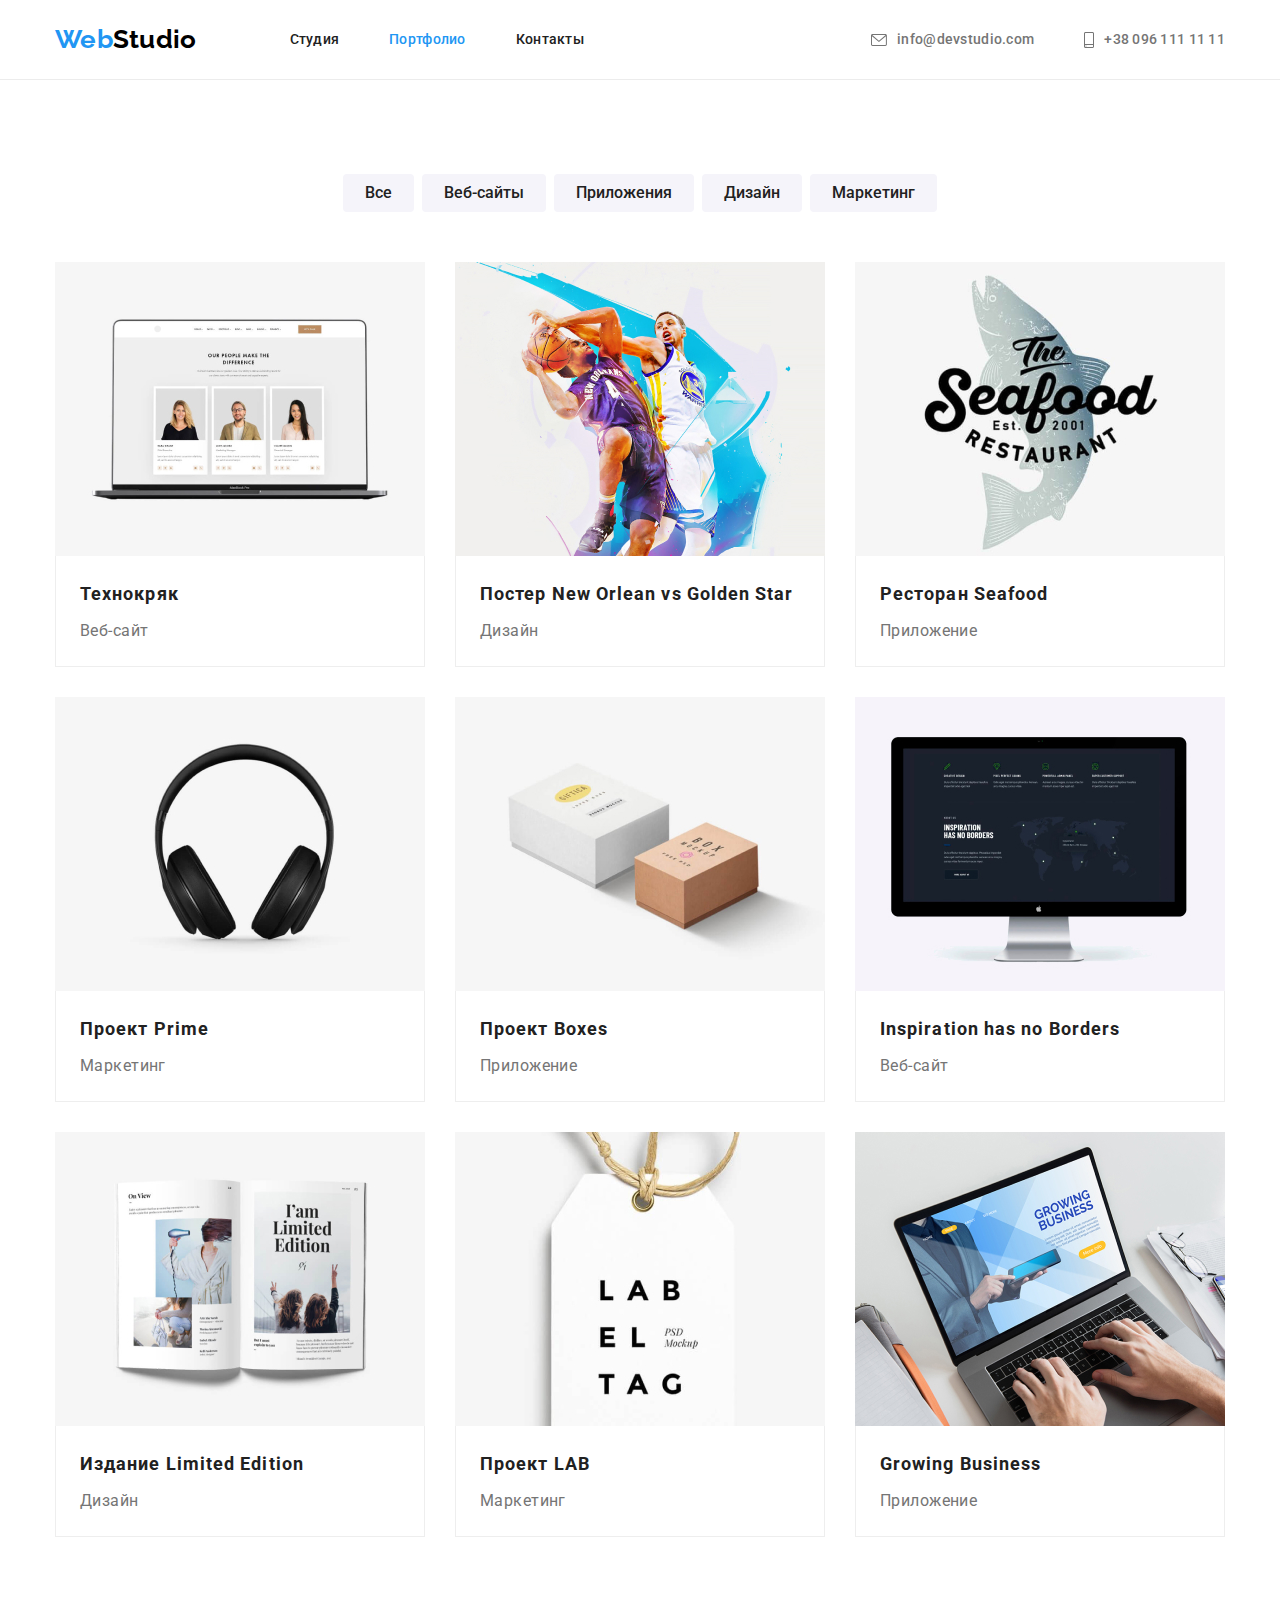
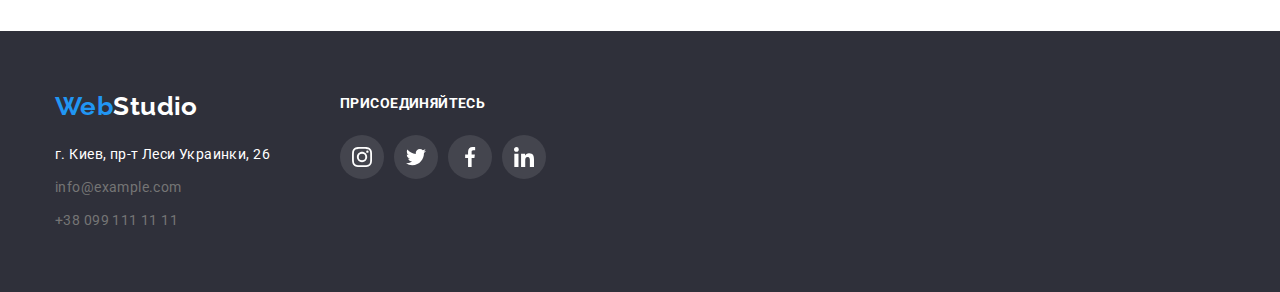
==== commit 1f439546: "ДЗ4 (иконки с изображениями)" ====
--- a/portfolio.html
+++ b/portfolio.html
@@ -28,8 +28,15 @@
                 </ul>
             </nav>
             <ul class="auth-nav">
-                <li class="auth-item"><a href="mailto:info@devstudio.com" class="link">info@devstudio.com</a></li>
-                <li class="auth-item"><a href="tel:+380961111111" class="link">+38 096 111 11 11</a></li>
+            
+                <li class="auth-item">
+                    <a href="mailto:info@devstudio.com" class="link"><svg class="envelope" width="16" height="12">
+                            <use href="./images/sprite.svg#icon-envelope"></use>
+                        </svg>info@devstudio.com</a>
+                </li>
+                <li class="auth-item"><a href="tel:+380961111111" class="link"><svg class="smartphone" width="10" height="16">
+                            <use href="./images/sprite.svg#icon-smartphone"></use>
+                        </svg> +38 096 111 11 11</a></li>
             </ul>
         </div>
     </header>
@@ -49,7 +56,7 @@
             </ul>
             <ul class="portfolio-list">
                 <li class="item">
-                    <a href="">
+                    <a class="link" href="">
                         <img src="./images-portfolio/portfolio1.jpg" alt="страница веб-сайта с тремя карточками людей" width="370">
                         <div class="project"><h3 class="project-name">Технокряк</h3>
                         <p class="project-kind">Веб-сайт</p>
@@ -57,7 +64,7 @@
                     </a>
                 </li>
                 <li class="item">
-                    <a href="">
+                    <a class="link" href="">
                         <img src="./images-portfolio/portfolio2.jpg" alt="постер игры в баскетбол" width="370">
                         <div class="project"><h3 class="project-name">Постер New Orlean vs Golden Star</h3>
                         <p class="project-kind">Дизайн</p>
@@ -65,7 +72,7 @@
                     </a>
                 </li>
                 <li class="item">
-                    <a href="">
+                    <a class="link" href="">
                         <img src="./images-portfolio/portfolio3.jpg" alt="логотип-рыбка с названием для приложения морепродуктов " width="370">
                         <div class="project"><h3 class="project-name">Ресторан Seafood</h3>
                         <p class="project-kind">Приложение</p>
@@ -73,7 +80,7 @@
                     </a>
                 </li>
                 <li class="item">
-                    <a href="">
+                    <a class="link" href="">
                         <img src="./images-portfolio/portfolio4.jpg" alt="безпроводные полноразмерные черные наушники" width="370">
                         <div class="project"><h3 class="project-name">Проект Prime</h3>
                         <p class="project-kind">Маркетинг</p>
@@ -81,7 +88,7 @@
                     </a>
                 </li>
                 <li class="item">
-                    <a href="">
+                    <a class="link" href="">
                         <img src="./images-portfolio/portfolio5.jpg" alt="две коробки с логотипами" width="370">
                         <div class="project"><h3 class="project-name">Проект Boxes</h3>
                         <p class="project-kind">Приложение</p>
@@ -89,7 +96,7 @@
                     </a>
                 </li>
                 <li class="item">
-                    <a href="">
+                    <a class="link" href="">
                         <img src="./images-portfolio/portfolio6.jpg" alt="настольный монитор apple со страницей веб-сайта" width="370">
                         <div class="project"><h3 class="project-name">Inspiration has no Borders</h3>
                         <p class="project-kind">Веб-сайт</p>
@@ -97,7 +104,7 @@
                     </a>
                 </li>
                 <li class="item">
-                    <a href="">
+                    <a class="link" href="">
                         <img src="./images-portfolio/portfolio7.jpg" alt="разворот книги с изображениями и подписями с различным дизайном" width="370">
                         <div class="project"><h3 class="project-name">Издание Limited Edition</h3>
                         <p class="project-kind">Дизайн</p>
@@ -105,7 +112,7 @@
                     </a>
                 </li>
                 <li class="item">
-                    <a href="">
+                    <a class="link" href="">
                         <img src="./images-portfolio/portfolio8.jpg" alt="бирка с логотипом компании" width="370">
                         <div class="project"><h3 class="project-name">Проект LAB</h3>
                         <p class="project-kind">Маркетинг</p>
@@ -113,7 +120,7 @@
                     </a>
                 </li>
                 <li class="item">
-                    <a href="">
+                    <a class="link" href="">
                         <img src="./images-portfolio/portfolio9.jpg" alt="печатающие на ноутбуке руки со страницей приложения" width="370">
                         <div class="project"><h3 class="project-name">Growing Business</h3>
                         <p class="project-kind">Приложение</p>
@@ -130,14 +137,50 @@
 <!-- футер -->
 <footer class="footer">
     <div class="container">
-        <a href="" class="logo-footer"> <span class="first-part">Web</span><span class="second-part">Studio</span> </a>
-        <address class="address">
-            <span class="address-text"> г. Киев, пр-т Леси Украинки, 26</span>
-            <ul class="list">
-                <li class="item"><a href="mailto:info@example.com" class="link">info@example.com</a></li>
-                <li class="item"><a href="tel:+380991111111" class="link">+38 099 111 11 11</a></li>
+        <div class="block-address"><a href="" class="logo-footer"> <span class="first-part">Web</span><span
+                    class="second-part">Studio</span> </a>
+            <address class="address">
+                <span class="address-text"> г. Киев, пр-т Леси Украинки, 26</span>
+                <ul class="list">
+                    <li class="item"><a href="mailto:info@example.com" class="link">info@example.com</a></li>
+                    <li class="item"><a href="tel:+380991111111" class="link">+38 099 111 11 11</a></li>
+                </ul>
+            </address>
+        </div>
+
+        <div class="join">
+            <b class="appeal">ПРИСОЕДИНЯЙТЕСЬ</b>
+            <ul class="social-links">
+                <li class="social-item">
+                    <a class="link" href="">
+                        <svg class="icon" width="20" height="20">
+                            <use href="./images/sprite.svg#icon-instagram"></use>
+                        </svg>
+                    </a>
+                </li>
+                <li class="social-item">
+                    <a class="link" href="">
+                        <svg class="icon" width="20" height="20">
+                            <use href="./images/sprite.svg#icon-twitter"></use>
+                        </svg>
+                    </a>
+                </li>
+                <li class="social-item">
+                    <a class="link" href="">
+                        <svg class="icon" width="20" height="20">
+                            <use href="./images/sprite.svg#icon-facebook"></use>
+                        </svg>
+                    </a>
+                </li>
+                <li class="social-item">
+                    <a class="link" href="">
+                        <svg class="icon" width="20" height="20">
+                            <use href="./images/sprite.svg#icon-linkedin"></use>
+                        </svg>
+                    </a>
+                </li>
             </ul>
-        </address>
+        </div>
     </div>
 </footer>
 </body>
--- a/css/style.css
+++ b/css/style.css
@@ -4,6 +4,7 @@
   --accent-color: #2196f3;
   --color-for-colored-backgraund: #ffffff;
   --secondary-background-color: #f5f4fa;
+  --icon-color: #afb1b8;
 }
 
 body {
@@ -24,6 +25,7 @@
   text-decoration: none;
   display: block;
 }
+
 li {
   list-style-type: none;
 }
@@ -135,19 +137,31 @@
   display: flex;
   margin-left: auto;
   margin-right: 0;
+  align-items: center;
 }
 .auth-nav .link:hover,
 .auth-nav .link:focus,
 .auth-nav .link:active {
   color: var(--accent-color);
 }
+.envelope {
+  margin-right: 10px;
+  fill: currentColor;
+}
+.smartphone {
+  margin-right: 10px;
+  fill: currentColor;
+}
 .auth-nav .link {
   color: var(--primary-text-color);
   padding-top: 30px;
   padding-bottom: 30px;
+  display: flex;
+  align-items: center;
 }
 .auth-item {
   margin-right: 50px;
+  align-items: center;
 }
 .auth-item:last-child {
   margin-right: 0;
@@ -155,10 +169,17 @@
 
 /* стили героя */
 .hero-section {
-  background-color: #2f303a;
   text-align: center;
   padding-top: 200px;
   padding-bottom: 200px;
+  background-image: linear-gradient(to bottom, rgba(47, 48, 58, 0.4), rgba(47, 48, 58, 0.4)),
+    url(../images/Img.jpg);
+  max-width: 1600px;
+  margin-left: auto;
+  margin-right: auto;
+  background-repeat: no-repeat;
+  background-position: center;
+  background-size: cover;
 }
 .text-hero {
   color: var(--color-for-colored-backgraund);
@@ -216,6 +237,11 @@
   color: var(--heading-text-color);
   margin-bottom: 10px;
 }
+.benefits .icon {
+  background-color: var(--secondary-background-color);
+  padding: 25px 100px;
+  margin-bottom: 30px;
+}
 /* чем мы занимаемся - work */
 .work {
   padding-top: 0;
@@ -239,6 +265,9 @@
 
 .team {
   background-color: var(--secondary-background-color);
+}
+.team .title {
+  margin-bottom: 50px;
 }
 .worker-name {
   font-weight: 500;
@@ -251,6 +280,7 @@
   font-size: 16px;
   line-height: 1.2;
   text-align: center;
+  margin-bottom: 16px;
 }
 .team .list {
   display: flex;
@@ -272,6 +302,62 @@
 .worker-name {
   margin-bottom: 10px;
 }
+.team .social-links {
+  display: flex;
+}
+.team .social-item {
+  margin-right: 10px;
+}
+.team .social-item:last-child {
+  margin-right: 0;
+}
+.team .link {
+  width: 44px;
+  height: 44px;
+  border-radius: 50%;
+  color: var(--icon-color);
+  display: flex;
+  justify-content: center;
+  align-items: center;
+}
+.team .link:hover,
+.team .link:focus {
+  background-color: var(--accent-color);
+  color: var(--color-for-colored-backgraund);
+}
+.team .icon {
+  fill: currentColor;
+}
+.clients .title {
+  margin-bottom: 50px;
+}
+.clients .list {
+  display: flex;
+}
+.clients .item {
+  margin-right: 30px;
+}
+.clients .item:last-child {
+  margin-right: 0;
+}
+.clients .link {
+  color: var(--icon-color);
+  width: 170px;
+  height: 92px;
+  display: flex;
+  justify-content: center;
+  align-items: center;
+  border: 1px solid var(--icon-color);
+  border-radius: 4px;
+}
+.clients .link:hover,
+.clients .link:focus {
+  color: var(--accent-color);
+  border: 1px solid var(--accent-color);
+}
+.clients .icon {
+  fill: currentColor;
+}
 /* футер */
 
 .footer {
@@ -279,6 +365,16 @@
   padding-top: 60px;
   padding-bottom: 60px;
 }
+.footer .container {
+  display: flex;
+}
+.block-address {
+  margin-right: 70px;
+}
+.join .social-links {
+  display: flex;
+  margin-top: 20px;
+}
 .logo-footer {
   margin-bottom: 20px;
 }
@@ -306,6 +402,35 @@
 }
 .address .item:last-child {
   margin-bottom: 0;
+}
+.appeal {
+  color: var(--color-for-colored-backgraund);
+  font-weight: 700;
+  line-height: 1.14;
+}
+.join .social-item {
+  margin-right: 10px;
+}
+.join .social-item:last-child {
+  margin-right: 0;
+}
+
+.join .link {
+  width: 44px;
+  height: 44px;
+  border-radius: 50%;
+  color: var(--color-for-colored-backgraund);
+  display: flex;
+  justify-content: center;
+  align-items: center;
+  background-color: rgba(255, 255, 255, 0.1);
+}
+.join .icon {
+  fill: currentColor;
+}
+.join .link:hover,
+.join .link:focus {
+  background-color: var(--accent-color);
 }
 /* страница портфолио */
 .portfolio-filter {
@@ -329,6 +454,8 @@
 .portfolio-filter .btn:focus {
   color: var(--color-for-colored-backgraund);
   background-color: var(--accent-color);
+  box-shadow: 0px 3px 1px rgba(0, 0, 0, 0.1), 0px 1px 2px rgba(0, 0, 0, 0.08),
+    0px 2px 2px rgba(0, 0, 0, 0.12);
 }
 .portfolio-filter .item {
   margin-right: 8px;
@@ -351,13 +478,22 @@
 }
 .portfolio-list {
   display: flex;
-  /* background-color: red; */
   flex-wrap: wrap;
-  margin: -15px;
+  margin-right: -30px;
+  margin-bottom: -30px;
 }
 .portfolio-list .item {
-  margin: 15px;
+  margin-right: 30px;
+  margin-bottom: 30px;
   flex-basis: calc(100% / 3- 60px);
+}
+.portfolio-list .link {
+  box-sizing: border-box;
+}
+.portfolio-list .link:hover,
+.portfolio-list .link:focus {
+  box-shadow: 0px 1px 1px rgba(0, 0, 0, 0.12), 0px 4px 4px rgba(0, 0, 0, 0.06),
+    1px 4px 6px rgba(0, 0, 0, 0.16);
 }
 .project {
   padding: 20px 24px;
